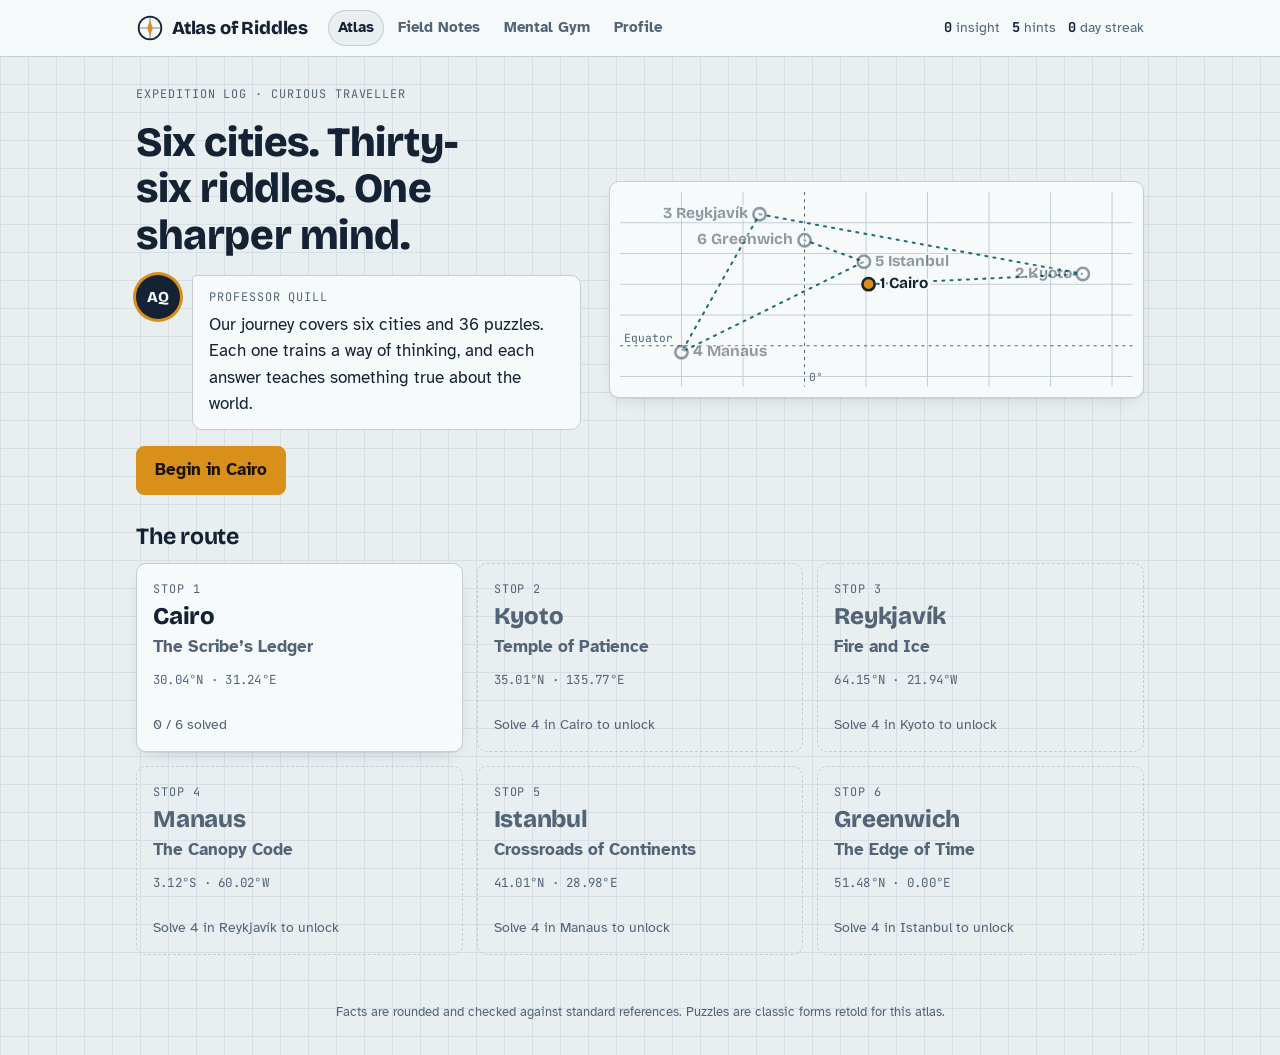
==== index.html @ b9021fa6 "Add Atlas of Riddles: a puzzle adventure that trains thinking and teaches world facts 36 puzzles acr" ====
<!doctype html>
<html lang="en">
<head>
<meta charset="utf-8">
<meta name="viewport" content="width=device-width, initial-scale=1, viewport-fit=cover">
<title>Atlas of Riddles</title>
<meta name="claude:viewport-fit-sides" content="cover">
<meta name="description" content="A puzzle adventure across six real cities that trains logic, numeracy and lateral thinking, and teaches true facts about the world.">
<link rel="preconnect" href="https://fonts.googleapis.com">
<link rel="preconnect" href="https://fonts.gstatic.com" crossorigin>
<link rel="stylesheet" href="https://fonts.googleapis.com/css2?family=Atkinson+Hyperlegible:ital,wght@0,400;0,700;1,400&family=Bricolage+Grotesque:opsz,wght@12..96,500;12..96,700;12..96,800&family=JetBrains+Mono:wght@400;600&display=swap">
<link rel="stylesheet" href="css/style.css">
</head>
<body>
<header id="topbar"></header>
<main id="app" tabindex="-1"></main>
<footer class="site-foot">Facts are rounded and checked against standard references. Puzzles are classic forms retold for this atlas.</footer>
<script src="js/data.js"></script>
<script src="js/app.js"></script>
</body>
</html>
---- css/style.css ----
/* Atlas of Riddles
 * Layout: a chart-room notebook. Single column of "plates" on gridded survey paper;
 * the atlas map is the hero, puzzles are numbered plates, notes are index cards.
 */
:root {
  --bg: #e9eef0;           /* survey paper, cool blue-grey */
  --grid: #d6dfe3;
  --surface: #f7fafa;
  --ink: #142234;          /* chart ink */
  --muted: #536477;
  --line: #c3ced6;
  --accent: #d9901a;       /* brass / signal marigold */
  --accent-ink: #1b1305;
  --sea: #1f6f78;          /* teal for routes and success */
  --bad: #b6382f;
  --good: #1f7a4d;
  --c-logic: #3d5a98; --c-numeracy: #b0631c; --c-lateral: #8a3f8f; --c-spatial: #1f7a72; --c-world: #5e7a1f;
  --font-display: 'Bricolage Grotesque', 'Avenir Next', 'Segoe UI', system-ui, sans-serif;
  --font-body: 'Atkinson Hyperlegible', 'Segoe UI', system-ui, -apple-system, sans-serif;
  --font-mono: 'JetBrains Mono', ui-monospace, 'SFMono-Regular', Menlo, monospace;
  --r: 10px;
  --shadow: 0 1px 0 rgba(20, 34, 52, .06), 0 6px 18px -10px rgba(20, 34, 52, .25);
}
@media (prefers-color-scheme: dark) {
  :root:not([data-theme="light"]) {
    --bg: #0d1724; --grid: #142235; --surface: #13202f; --ink: #e4ecf2; --muted: #93a5b8; --line: #263a50;
    --accent: #f0a93a; --accent-ink: #1b1305; --sea: #4fb3bb; --bad: #ef7469; --good: #5ccf93;
    --c-logic: #8aa6e8; --c-numeracy: #eba264; --c-lateral: #d58bd9; --c-spatial: #5fc4b9; --c-world: #b4cf6a;
    --shadow: 0 1px 0 rgba(0, 0, 0, .3), 0 8px 22px -12px rgba(0, 0, 0, .7);
    color-scheme: dark;
  }
}
:root[data-theme="dark"] {
  --bg: #0d1724; --grid: #142235; --surface: #13202f; --ink: #e4ecf2; --muted: #93a5b8; --line: #263a50;
  --accent: #f0a93a; --accent-ink: #1b1305; --sea: #4fb3bb; --bad: #ef7469; --good: #5ccf93;
  --c-logic: #8aa6e8; --c-numeracy: #eba264; --c-lateral: #d58bd9; --c-spatial: #5fc4b9; --c-world: #b4cf6a;
  --shadow: 0 1px 0 rgba(0, 0, 0, .3), 0 8px 22px -12px rgba(0, 0, 0, .7);
  color-scheme: dark;
}

* { box-sizing: border-box; }
html { -webkit-text-size-adjust: 100%; }
body {
  margin: 0;
  background-color: var(--bg);
  background-image:
    linear-gradient(var(--grid) 1px, transparent 1px),
    linear-gradient(90deg, var(--grid) 1px, transparent 1px);
  background-size: 28px 28px;
  color: var(--ink);
  font: 17px/1.55 var(--font-body);
  min-height: 100%;
}
button { font: inherit; color: inherit; }
:focus-visible { outline: 3px solid var(--accent); outline-offset: 2px; border-radius: 6px; }

h1, h2, h3 { font-family: var(--font-display); line-height: 1.12; text-wrap: balance; margin: 0; letter-spacing: -0.01em; }
h1 { font-size: clamp(1.7rem, 4.2vw, 2.6rem); font-weight: 800; }
h2 { font-size: 1.45rem; font-weight: 700; }
h3 { font-size: 1.15rem; font-weight: 700; }
.eyebrow, .pnum, .chapter-num, .note-kind, .hint-n, .bank-label, .speaker {
  font-family: var(--font-mono); font-size: .74rem; letter-spacing: .08em; text-transform: uppercase; color: var(--muted); margin: 0;
}
.coord { font-family: var(--font-mono); font-size: .78rem; letter-spacing: .02em; font-variant-numeric: tabular-nums; text-transform: none; }

/* ── top bar ── */
body::before { content: ""; position: fixed; inset: 0 0 auto; height: env(safe-area-inset-top, 0px); z-index: 10; background: var(--surface); }
#topbar {
  position: sticky; top: env(safe-area-inset-top, 0px); z-index: 5;
  background: color-mix(in srgb, var(--surface) 92%, transparent);
  backdrop-filter: blur(8px);
  border-bottom: 1px solid var(--line);
}
.topbar-inner {
  max-width: 1040px; margin: 0 auto;
  padding-block: 10px;
  padding-left: max(16px, env(safe-area-inset-left, 0px)); padding-right: max(16px, env(safe-area-inset-right, 0px));
  display: flex; align-items: center; gap: 10px 20px; flex-wrap: wrap;
}
.brand { display: flex; align-items: center; gap: 8px; background: none; border: 0; padding: 0; cursor: pointer; }
.brand-mark { color: var(--ink); display: grid; }
.brand-name { font-family: var(--font-display); font-weight: 800; font-size: 1.15rem; letter-spacing: -.01em; }
.tabs { display: flex; gap: 4px; flex-wrap: wrap; }
.tab {
  background: none; border: 0; padding: 6px 10px; border-radius: 999px; cursor: pointer; color: var(--muted); font-weight: 700; font-size: .95rem;
}
.tab:hover { color: var(--ink); background: var(--bg); }
.tab.is-active { color: var(--ink); background: var(--bg); box-shadow: inset 0 0 0 1px var(--line); }
.pip { display: inline-grid; place-items: center; min-width: 1.3em; height: 1.3em; padding: 0 4px; border-radius: 999px; background: var(--accent); color: var(--accent-ink); font-size: .72rem; font-family: var(--font-mono); }
.meters { margin-left: auto; display: flex; gap: 12px; font-size: .85rem; color: var(--muted); flex-wrap: wrap; }
.meter b { font-family: var(--font-mono); color: var(--ink); font-variant-numeric: tabular-nums; }

/* ── main column ── */
main {
  max-width: 1040px; margin: 0 auto; outline: none;
  padding-block: 28px 48px;
  padding-left: max(16px, env(safe-area-inset-left, 0px)); padding-right: max(16px, env(safe-area-inset-right, 0px));
  display: flex; flex-direction: column; gap: 28px;
}
.site-foot { text-align: center; color: var(--muted); font-size: .8rem; padding: 0 16px 32px; }

.btn {
  display: inline-flex; align-items: center; justify-content: center; gap: 6px;
  padding: 10px 18px; border-radius: 8px; cursor: pointer; font-weight: 700;
  background: var(--surface); border: 1px solid var(--line); color: var(--ink);
  transition: transform .08s ease, background .15s ease;
}
.btn:hover:not(:disabled) { border-color: var(--ink); }
.btn:active:not(:disabled) { transform: translateY(1px); }
.btn:disabled { opacity: .5; cursor: not-allowed; }
.btn-primary { background: var(--accent); border-color: var(--accent); color: var(--accent-ink); }
.btn-primary:hover:not(:disabled) { border-color: var(--ink); }
.btn-small { padding: 7px 12px; font-size: .9rem; }
.btn-quiet { background: none; color: var(--muted); }
.btn-danger { background: var(--bad); border-color: var(--bad); color: #fff; }
.back { align-self: flex-start; background: none; border: 0; padding: 0; color: var(--muted); font-weight: 700; cursor: pointer; margin-bottom: -12px; }
.back:hover { color: var(--ink); }
.bar-btns { display: flex; gap: 8px; flex-wrap: wrap; }

/* ── hero / atlas ── */
.hero { display: grid; grid-template-columns: minmax(0, 5fr) minmax(0, 6fr); gap: 28px; align-items: center; }
.hero-text { display: flex; flex-direction: column; gap: 16px; align-items: flex-start; min-width: 0; }
.map-wrap { background: var(--surface); border: 1px solid var(--line); border-radius: var(--r); padding: 10px; box-shadow: var(--shadow); min-width: 0; }
.map { width: 100%; height: auto; display: block; }
.map-bg { fill: var(--surface); }
.grat { stroke: var(--line); stroke-width: 1; }
.grat-zero { stroke: var(--muted); stroke-dasharray: 3 4; }
.grat-label { fill: var(--muted); font: 11px var(--font-mono); }
.route { fill: none; stroke: var(--sea); stroke-width: 2; stroke-dasharray: 2 6; stroke-linecap: round; }
.stop-hit { fill: transparent; }
.stop-dot { fill: var(--surface); stroke: var(--ink); stroke-width: 2.5; }
.stop.open { cursor: pointer; }
.stop.open .stop-dot { fill: var(--accent); }
.stop.done .stop-dot { fill: var(--sea); stroke: var(--sea); }
.stop.locked { opacity: .45; }
.stop-label { fill: var(--ink); font: 700 15px var(--font-display); paint-order: stroke; stroke: var(--surface); stroke-width: 4px; }
.stop.open:hover .stop-dot, .stop.open:focus-visible .stop-dot { r: 8; }
.stop:focus { outline: none; }

.dialogue { display: flex; gap: 12px; align-items: flex-start; max-width: 62ch; }
.avatar {
  flex: none; width: 44px; height: 44px; border-radius: 50%; display: grid; place-items: center;
  background: var(--ink); color: var(--surface); font: 800 .95rem var(--font-display); letter-spacing: .02em;
  box-shadow: 0 0 0 3px var(--accent);
}
.bubble { background: var(--surface); border: 1px solid var(--line); border-radius: 4px var(--r) var(--r) var(--r); padding: 12px 16px; display: flex; flex-direction: column; gap: 6px; align-items: flex-start; min-width: 0; }
.bubble p { margin: 0; }

.section-title { margin-bottom: 14px; }
main > .section-title { margin-bottom: -14px; }
.chapters { display: grid; grid-template-columns: repeat(3, minmax(0, 1fr)); gap: 14px; }
.chapter-card {
  text-align: left; cursor: pointer; background: var(--surface); border: 1px solid var(--line); border-radius: var(--r);
  padding: 16px; display: flex; flex-direction: column; gap: 4px; box-shadow: var(--shadow); min-width: 0;
  transition: transform .12s ease, border-color .12s ease;
}
.chapter-card:hover:not(:disabled) { transform: translateY(-2px); border-color: var(--ink); }
.chapter-card.is-locked { cursor: not-allowed; box-shadow: none; background: transparent; border-style: dashed; }
.chapter-card.is-locked .chapter-name { color: var(--muted); }
.chapter-name { font: 800 1.5rem var(--font-display); letter-spacing: -.01em; }
.chapter-sub { color: var(--muted); font-weight: 700; }
.chapter-card .coord { color: var(--muted); margin-top: 6px; }
.progress { height: 6px; background: var(--bg); border-radius: 99px; overflow: hidden; margin-top: 10px; }
.progress span { display: block; height: 100%; background: var(--sea); border-radius: 99px; }
.chapter-foot { font-size: .85rem; color: var(--muted); }

/* ── chapter ── */
.chapter-head { display: flex; flex-direction: column; gap: 6px; }
.puzzle-list { display: grid; grid-template-columns: repeat(2, minmax(0, 1fr)); gap: 12px; }
.puzzle-card {
  display: grid; grid-template-columns: auto 1fr auto; grid-template-areas: "num title chip" "num val val";
  align-items: center; gap: 2px 14px; text-align: left; cursor: pointer;
  background: var(--surface); border: 1px solid var(--line); border-radius: var(--r); padding: 14px 16px; min-width: 0;
  transition: border-color .12s ease;
}
.puzzle-card:hover { border-color: var(--ink); }
.puzzle-card .pnum { grid-area: num; font-size: .85rem; color: var(--ink); border-right: 1px solid var(--line); padding-right: 14px; align-self: stretch; display: grid; place-items: center; }
.ptitle { grid-area: title; font: 700 1.08rem var(--font-display); min-width: 0; }
.puzzle-card .chip { grid-area: chip; }
.pval { grid-area: val; font-family: var(--font-mono); font-size: .8rem; color: var(--muted); }
.puzzle-card.is-solved .pval { color: var(--good); }
.puzzle-card.is-solved .pnum { color: var(--good); }

.chip { font: 700 .72rem var(--font-mono); letter-spacing: .05em; text-transform: uppercase; padding: 3px 8px; border-radius: 99px; border: 1px solid currentColor; white-space: nowrap; }
.chip-logic { color: var(--c-logic); } .chip-numeracy { color: var(--c-numeracy); } .chip-lateral { color: var(--c-lateral); }
.chip-spatial { color: var(--c-spatial); } .chip-world { color: var(--c-world); }

/* ── puzzle plate ── */
.puzzle {
  background: var(--surface); border: 1px solid var(--line); border-radius: var(--r); box-shadow: var(--shadow);
  padding: clamp(18px, 4vw, 32px); display: flex; flex-direction: column; gap: 20px; max-width: 760px; width: 100%; margin: 0 auto; min-width: 0;
}
.puzzle-head { display: flex; flex-direction: column; gap: 6px; padding-bottom: 16px; border-bottom: 2px solid var(--ink); }
.puzzle-meta { display: flex; gap: 12px; align-items: center; flex-wrap: wrap; }
.value { font-family: var(--font-mono); font-size: .85rem; color: var(--muted); font-variant-numeric: tabular-nums; }
.prompt { white-space: pre-wrap; font-size: 1.08rem; max-width: 65ch; overflow-wrap: anywhere; }
.feedback { margin: 0; min-height: 1.5em; font-weight: 700; }
.feedback.bad { color: var(--bad); }
.feedback.good { color: var(--good); }
.puzzle-actions { display: flex; gap: 10px; flex-wrap: wrap; }
.hints { display: flex; flex-direction: column; gap: 8px; }
.hints:empty { display: none; }
.hint { border-left: 3px solid var(--accent); padding: 4px 0 4px 14px; }
.hint p { margin: 2px 0 0; }
.shake { animation: shake .35s ease; }
@keyframes shake { 20%, 60% { transform: translateX(-6px); } 40%, 80% { transform: translateX(6px); } }
.play.is-done { opacity: .75; }

.choices { display: grid; gap: 10px; }
.choice {
  display: flex; align-items: center; gap: 12px; text-align: left; cursor: pointer; padding: 12px 14px;
  background: var(--bg); border: 1px solid var(--line); border-radius: 8px; font-size: 1rem;
}
.choice:hover:not(:disabled) { border-color: var(--ink); }
.choice-key { flex: none; width: 28px; height: 28px; border-radius: 6px; display: grid; place-items: center; background: var(--surface); border: 1px solid var(--line); font: 700 .85rem var(--font-mono); }
.choice.is-right { border-color: var(--good); background: color-mix(in srgb, var(--good) 14%, var(--surface)); }
.choice.is-right .choice-key { background: var(--good); color: var(--surface); border-color: var(--good); }
.choice.is-wrong { border-color: var(--bad); opacity: .7; text-decoration: line-through; text-decoration-color: var(--bad); }
.choice:disabled { cursor: default; }

.answer-form { display: flex; flex-direction: column; gap: 6px; }
.answer-form label { font-weight: 700; font-size: .9rem; color: var(--muted); }
.answer-row { display: flex; gap: 8px; align-items: center; flex-wrap: wrap; }
.answer-row input {
  flex: 1 1 140px; min-width: 0; max-width: 260px; padding: 10px 12px; font: 600 1.2rem var(--font-mono);
  background: var(--bg); color: var(--ink); border: 1px solid var(--line); border-radius: 8px;
}
.answer-row input:focus { outline: 3px solid var(--accent); outline-offset: 0; border-color: var(--ink); }
.unit { color: var(--muted); font-family: var(--font-mono); font-size: .9rem; }

.play-bar { display: flex; justify-content: space-between; align-items: center; gap: 10px; flex-wrap: wrap; margin-top: 12px; }
.counter { font-family: var(--font-mono); font-size: .82rem; color: var(--muted); font-variant-numeric: tabular-nums; }
.counter b { color: var(--ink); }

/* order */
.order-list { list-style: none; margin: 0 0 14px; padding: 0; display: flex; flex-direction: column; gap: 8px; }
.order-item { display: flex; align-items: center; gap: 12px; background: var(--bg); border: 1px solid var(--line); border-radius: 8px; padding: 8px 8px 8px 12px; }
.order-n { font: 700 .9rem var(--font-mono); color: var(--muted); width: 1.4em; }
.order-text { flex: 1; min-width: 0; font-weight: 700; }
.order-btns { display: flex; gap: 4px; }
.icon-btn { width: 38px; height: 38px; border-radius: 6px; border: 1px solid var(--line); background: var(--surface); cursor: pointer; font-size: 1.05rem; }
.icon-btn:hover:not(:disabled) { border-color: var(--ink); }
.icon-btn:disabled { opacity: .3; cursor: default; }

/* hanoi */
.hanoi { display: grid; grid-template-columns: repeat(3, minmax(0, 1fr)); gap: 10px; }
.peg {
  position: relative; height: 190px; display: flex; flex-direction: column; justify-content: flex-end; align-items: center;
  background: var(--bg); border: 2px solid transparent; border-radius: 8px; padding: 0 6px 14px; cursor: pointer;
}
.peg.is-sel { border-color: var(--accent); }
.peg.is-sel .disk:first-of-type { transform: translateY(-14px); }
.pole { position: absolute; bottom: 14px; top: 22px; width: 6px; left: calc(50% - 3px); background: var(--muted); border-radius: 3px; }
.base { position: absolute; bottom: 8px; left: 8%; right: 8%; height: 6px; background: var(--ink); border-radius: 3px; }
.disk {
  position: relative; z-index: 1; height: 22px; margin-top: 3px; border-radius: 6px;
  background: color-mix(in srgb, var(--accent) calc(100% - var(--hue) * 18%), var(--sea));
  border: 1px solid color-mix(in srgb, var(--ink) 25%, transparent);
  transition: transform .15s ease;
}

/* lanterns */
.lights { display: grid; grid-template-columns: repeat(var(--n), 72px); gap: 12px; justify-content: center; }
.lantern {
  width: 72px; height: 72px; border-radius: 50%; cursor: pointer; border: 2px solid var(--line);
  background: radial-gradient(circle at 50% 40%, var(--line), var(--bg) 70%);
  transition: background .2s ease, box-shadow .2s ease;
}
.lantern.is-on {
  border-color: var(--accent);
  background: radial-gradient(circle at 50% 40%, #fff6dc, var(--accent) 65%);
  box-shadow: 0 0 22px -2px var(--accent);
}

/* river */
.river { display: grid; grid-template-columns: minmax(0, 1fr) minmax(0, 1.3fr) minmax(0, 1fr); gap: 10px; align-items: stretch; }
.bank { background: color-mix(in srgb, var(--c-world) 14%, var(--surface)); border: 1px solid var(--line); border-radius: 8px; padding: 10px; display: flex; flex-direction: column; gap: 8px; min-height: 210px; min-width: 0; }
.water { position: relative; border-radius: 8px; min-height: 210px; background: repeating-linear-gradient(170deg, color-mix(in srgb, var(--sea) 22%, var(--surface)) 0 14px, color-mix(in srgb, var(--sea) 30%, var(--surface)) 14px 28px); min-width: 0; }
.boat {
  position: absolute; top: 50%; transform: translateY(-50%); width: 62%; display: flex; flex-direction: column; gap: 6px; padding: 8px;
  background: var(--surface); border: 2px solid var(--ink); border-radius: 8px 8px 22px 22px; transition: left .4s ease;
}
.boat.at-left { left: 4%; }
.boat.at-right { left: 34%; }
.token {
  display: flex; align-items: center; gap: 8px; padding: 6px 8px; border-radius: 6px; background: var(--surface); border: 1px solid var(--line);
  font-weight: 700; font-size: .9rem; cursor: pointer; text-align: left; min-width: 0;
}
.token:disabled { cursor: default; opacity: .7; }
.token.is-sel { border-color: var(--accent); box-shadow: 0 0 0 2px var(--accent); }
.token.is-farmer { cursor: default; }
.token.is-empty { color: var(--muted); font-weight: 400; font-style: italic; justify-content: center; cursor: default; border-style: dashed; }
.token-ico { width: 22px; height: 22px; flex: none; display: grid; }
.token-ico svg { width: 100%; height: 100%; fill: var(--ink); }
@media (prefers-reduced-motion: reduce) { .boat, .disk, .chapter-card, .lantern { transition: none; } .shake { animation: none; } }

/* jugs */
.jugs { display: flex; gap: 32px; justify-content: center; align-items: flex-end; }
.jug { display: flex; flex-direction: column; align-items: center; gap: 8px; }
.jug-body { position: relative; width: 84px; height: var(--h); border: 3px solid var(--ink); border-top-width: 0; border-radius: 0 0 14px 14px; overflow: hidden; background: var(--bg); }
.jug-water { position: absolute; bottom: 0; left: 0; right: 0; background: var(--sea); transition: height .35s ease; }
.tick { position: absolute; left: 0; width: 14px; height: 2px; background: var(--muted); }
.jug-label { font-family: var(--font-mono); font-size: .85rem; }
.jug-actions { display: grid; grid-template-columns: repeat(2, minmax(0, 1fr)); gap: 8px; max-width: 420px; margin: 16px auto 0; }

/* magic square */
.magic { display: grid; grid-template-columns: repeat(3, 68px); gap: 6px; justify-content: center; }
.cell {
  width: 68px; height: 68px; text-align: center; font: 700 1.7rem var(--font-mono); border-radius: 8px;
  background: var(--bg); color: var(--ink); border: 1px solid var(--line); display: grid; place-items: center; padding: 0;
}
.cell.is-given { background: var(--ink); color: var(--surface); }
input.cell:focus { outline: 3px solid var(--accent); outline-offset: 0; }

/* result */
.result {
  position: relative; max-width: 760px; width: 100%; margin: 0 auto; background: var(--surface); border: 2px solid var(--sea); border-radius: var(--r);
  padding: clamp(18px, 4vw, 32px); display: flex; flex-direction: column; gap: 14px; box-shadow: var(--shadow); overflow: hidden;
}
.result h2 { font-size: 1.9rem; color: var(--sea); }
.result .explain, .result .extra { margin: 0; max-width: 65ch; }
.result .extra { font-weight: 700; }
.stamp {
  position: absolute; top: 18px; right: 18px; transform: rotate(8deg);
  font: 800 1rem var(--font-display); text-transform: uppercase; letter-spacing: .12em; color: var(--sea);
  border: 3px double var(--sea); padding: 4px 12px; border-radius: 6px; animation: stamp .35s cubic-bezier(.3, 1.6, .5, 1) both;
}
@keyframes stamp { from { transform: rotate(8deg) scale(1.8); opacity: 0; } to { transform: rotate(8deg) scale(1); opacity: 1; } }
@media (prefers-reduced-motion: reduce) { .stamp { animation: none; } }
.unlock { margin: 0; font-weight: 700; color: var(--accent); }
.result-actions { display: flex; gap: 10px; flex-wrap: wrap; }

.note-card {
  background: var(--bg); border: 1px solid var(--line); border-radius: 6px; padding: 14px 16px; display: flex; flex-direction: column; gap: 6px;
  min-width: 0;
}
.note-card p { margin: 0; }
.note-card .note-kind { color: var(--accent); }
.note-foot { font-size: .85rem; color: var(--muted); }

/* notes page */
.page-head { display: flex; flex-direction: column; gap: 8px; }
.lede { margin: 0; max-width: 65ch; color: var(--muted); font-size: 1.05rem; }
.review-bar { display: flex; justify-content: space-between; align-items: center; gap: 12px; flex-wrap: wrap; background: var(--surface); border: 1px solid var(--line); border-radius: var(--r); padding: 14px 16px; }
.review-bar b { font-family: var(--font-mono); }
.notes-grid { display: grid; grid-template-columns: repeat(auto-fill, minmax(min(100%, 300px), 1fr)); gap: 14px; }
.boxes { display: flex; gap: 4px; align-items: center; margin-top: 6px; }
.boxes > span:not(.due) { width: 14px; height: 6px; border-radius: 3px; background: var(--line); }
.boxes > span.on { background: var(--sea); }
.due { margin-left: 8px; font: .75rem var(--font-mono); color: var(--muted); }
.empty { color: var(--muted); }

/* gym */
.gym-grid { display: grid; grid-template-columns: repeat(3, minmax(0, 1fr)); gap: 14px; }
.gym-card {
  text-align: left; background: var(--surface); border: 1px solid var(--line); border-radius: var(--r); padding: 18px; cursor: pointer;
  display: flex; flex-direction: column; gap: 8px; box-shadow: var(--shadow); min-width: 0; transition: transform .12s ease, border-color .12s ease;
}
.gym-card:hover { transform: translateY(-2px); border-color: var(--ink); }
.gym-title { font: 800 1.3rem var(--font-display); }
.gym-text { color: var(--muted); flex: 1; }
.gym-best { display: flex; justify-content: space-between; border-top: 1px solid var(--line); padding-top: 8px; font-size: .85rem; color: var(--muted); }
.gym-best b { font-family: var(--font-mono); color: var(--ink); }
.aside { color: var(--muted); font-size: .92rem; margin: 0; max-width: 65ch; }
.aside.center { text-align: center; margin: 0 auto; }
.gym-run { align-items: center; text-align: center; }
.gym-run .answer-row { justify-content: center; }
.gym-hud { display: flex; gap: 24px; font-family: var(--font-mono); color: var(--muted); font-size: .9rem; flex-wrap: wrap; justify-content: center; }
.gym-hud b { color: var(--ink); font-size: 1.1rem; font-variant-numeric: tabular-nums; }
.big-q { font: 800 clamp(2rem, 7vw, 3.4rem) var(--font-display); font-variant-numeric: tabular-nums; min-height: 1.3em; letter-spacing: -.01em; overflow-wrap: anywhere; }
.big-q.seq { font-family: var(--font-mono); font-weight: 600; font-size: clamp(1.4rem, 5vw, 2.4rem); }
.big-q.digit { font-family: var(--font-mono); font-size: clamp(1.2rem, 4vw, 1.6rem); color: var(--muted); }
.big-q.digit.pop { font-size: clamp(3.5rem, 12vw, 5rem); color: var(--ink); animation: pop .25s ease; }
@keyframes pop { from { transform: scale(.7); opacity: .3; } }
.blank { color: var(--accent); }

/* profile */
.stat-row { display: grid; grid-template-columns: repeat(auto-fit, minmax(150px, 1fr)); gap: 12px; }
.stat { background: var(--surface); border: 1px solid var(--line); border-radius: var(--r); padding: 14px 16px; display: flex; flex-direction: column; gap: 2px; }
.stat span { font-size: .85rem; color: var(--muted); }
.stat b { font: 700 1.5rem var(--font-mono); font-variant-numeric: tabular-nums; }
.skills { display: flex; flex-direction: column; gap: 16px; background: var(--surface); border: 1px solid var(--line); border-radius: var(--r); padding: 18px; }
.skill { display: flex; flex-direction: column; gap: 4px; }
.skill-top { display: flex; justify-content: space-between; gap: 8px; flex-wrap: wrap; }
.skill-name { font: 700 1.05rem var(--font-display); }
.skill-num { font: .8rem var(--font-mono); color: var(--muted); font-variant-numeric: tabular-nums; }
.skill-bar { height: 10px; background: var(--bg); border-radius: 99px; overflow: hidden; }
.skill-bar span { display: block; height: 100%; border-radius: 99px; }
.fill-logic { background: var(--c-logic); } .fill-numeracy { background: var(--c-numeracy); } .fill-lateral { background: var(--c-lateral); }
.fill-spatial { background: var(--c-spatial); } .fill-world { background: var(--c-world); }
.skill-blurb { font-size: .85rem; color: var(--muted); }
.danger-zone { border-top: 1px solid var(--line); padding-top: 18px; display: flex; flex-direction: column; gap: 10px; align-items: flex-start; }
.danger-zone p { margin: 0; }

/* ── responsive ── */
@media (max-width: 860px) {
  .hero { grid-template-columns: minmax(0, 1fr); }
  .chapters, .gym-grid { grid-template-columns: repeat(2, minmax(0, 1fr)); }
  .puzzle-list { grid-template-columns: minmax(0, 1fr); }
  .meters { margin-left: 0; width: 100%; }
}
@media (max-width: 560px) {
  body { font-size: 16px; }
  .chapters, .gym-grid { grid-template-columns: minmax(0, 1fr); }
  .river { gap: 6px; }
  .bank, .water { min-height: 190px; }
  .bank { padding: 6px; }
  .token { font-size: .78rem; padding: 5px; gap: 4px; }
  .token-ico { width: 18px; height: 18px; }
  .boat { width: 74%; padding: 5px; }
  .boat.at-left { left: 3%; } .boat.at-right { left: 23%; }
  .lights { grid-template-columns: repeat(var(--n), 64px); }
  .lantern { width: 64px; height: 64px; }
  .magic { grid-template-columns: repeat(3, 60px); }
  .cell { width: 60px; height: 60px; }
  .peg { height: 160px; }
  .disk { height: 18px; }
  .brand-name { font-size: 1rem; }
  .tab { padding: 5px 8px; font-size: .88rem; }
}
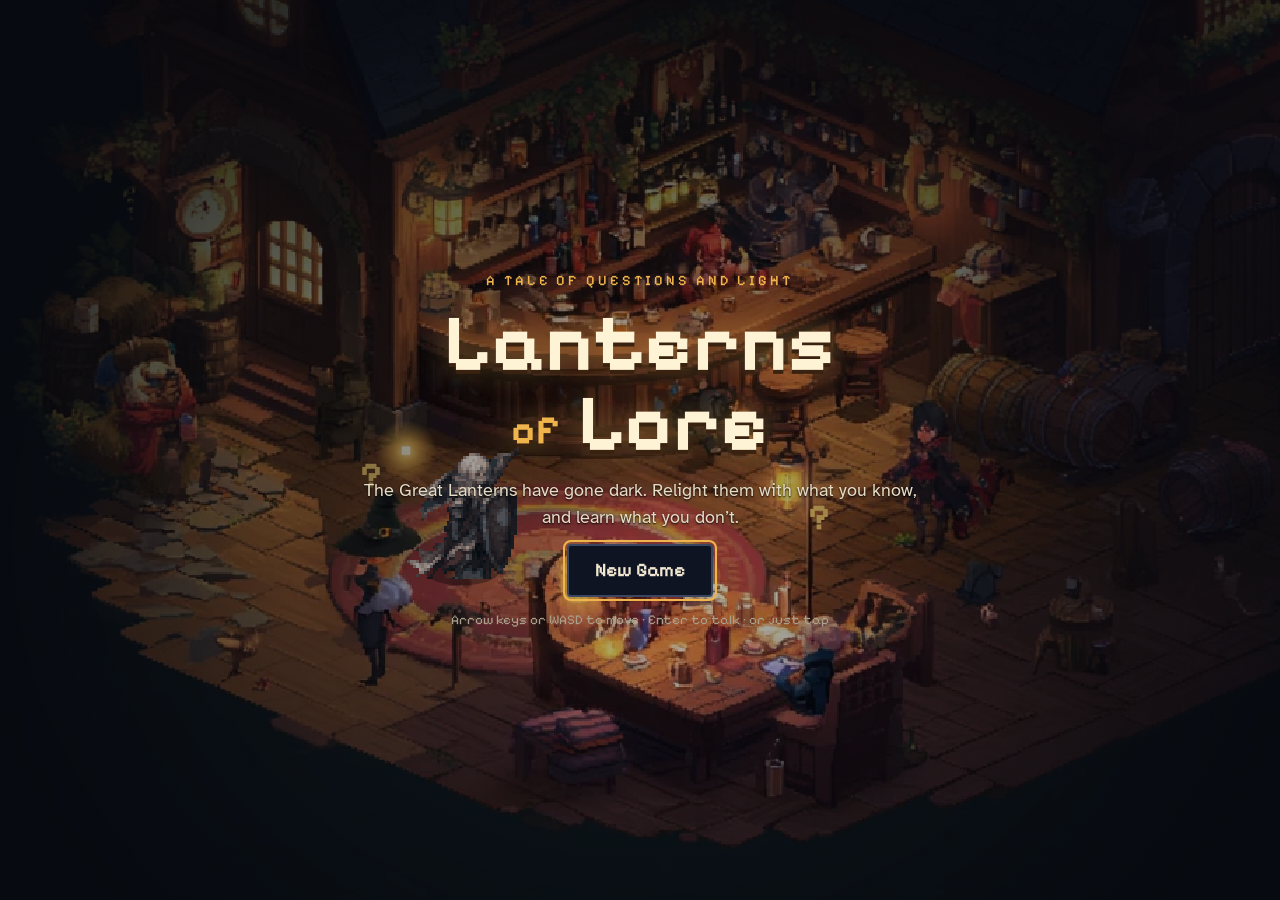
==== commit 62d31d49: "Rebuild as Lanterns of Lore, a pixel-art JRPG of questions Walkable isometric world (tavern from the" ====
--- a/index.html
+++ b/index.html
@@ -3,19 +3,49 @@
 <head>
 <meta charset="utf-8">
 <meta name="viewport" content="width=device-width, initial-scale=1, viewport-fit=cover">
-<title>Atlas of Riddles</title>
+<title>Lanterns of Lore</title>
 <meta name="claude:viewport-fit-sides" content="cover">
-<meta name="description" content="A puzzle adventure across six real cities that trains logic, numeracy and lateral thinking, and teaches true facts about the world.">
+<meta name="description" content="A pixel-art JRPG where every battle is a question. Relight four lanterns of science, history, geography and philosophy, and defeat Vesper Null.">
 <link rel="preconnect" href="https://fonts.googleapis.com">
 <link rel="preconnect" href="https://fonts.gstatic.com" crossorigin>
-<link rel="stylesheet" href="https://fonts.googleapis.com/css2?family=Atkinson+Hyperlegible:ital,wght@0,400;0,700;1,400&family=Bricolage+Grotesque:opsz,wght@12..96,500;12..96,700;12..96,800&family=JetBrains+Mono:wght@400;600&display=swap">
+<link rel="stylesheet" href="https://fonts.googleapis.com/css2?family=Pixelify+Sans:wght@400;500;600;700&family=Atkinson+Hyperlegible:wght@400;700&display=swap">
 <link rel="stylesheet" href="css/style.css">
 </head>
 <body>
-<header id="topbar"></header>
-<main id="app" tabindex="-1"></main>
-<footer class="site-foot">Facts are rounded and checked against standard references. Puzzles are classic forms retold for this atlas.</footer>
-<script src="js/data.js"></script>
-<script src="js/app.js"></script>
+<canvas id="world" aria-label="Game world"></canvas>
+<div id="hud" hidden></div>
+<div id="banner" aria-live="polite"></div>
+<div id="toast" aria-live="polite"></div>
+<button id="act-btn" class="win" aria-label="Interact">A</button>
+
+<div id="dialog" class="win" hidden>
+  <div id="d-portrait" class="d-portrait"></div>
+  <div class="d-body">
+    <div id="d-name" class="d-name"></div>
+    <p id="d-text" class="d-text" aria-live="polite"></p>
+    <span class="d-more" aria-hidden="true">▼</span>
+  </div>
+</div>
+
+<div id="overlay" hidden></div>
+<div id="fade"></div>
+
+<section id="title" hidden>
+  <div class="title-card">
+    <p class="title-kicker">A tale of questions and light</p>
+    <h1>Lanterns <span>of</span> Lore</h1>
+    <p class="title-sub">The Great Lanterns have gone dark. Relight them with what you know, and learn what you don’t.</p>
+    <div class="title-btns">
+      <button class="cmd go" id="continue" hidden>Continue</button>
+      <button class="cmd" id="newgame">New Game</button>
+    </div>
+    <p class="title-hint">Arrow keys or WASD to move · Enter to talk · or just tap</p>
+  </div>
+</section>
+
+<script src="js/questions.js"></script>
+<script src="js/world.js"></script>
+<script src="js/engine.js"></script>
+<script src="js/game.js"></script>
 </body>
 </html>
--- a/css/style.css
+++ b/css/style.css
@@ -1,420 +1,288 @@
-/* Atlas of Riddles
- * Layout: a chart-room notebook. Single column of "plates" on gridded survey paper;
- * the atlas map is the hero, puzzles are numbered plates, notes are index cards.
+/* Lanterns of Lore
+ * Layout: full-screen pixel world with JRPG windows layered on top
+ * (HUD top, dialogue bottom, battles and menus centred).
+ * Single dark look by design: lantern light against night.
  */
 :root {
-  --bg: #e9eef0;           /* survey paper, cool blue-grey */
-  --grid: #d6dfe3;
-  --surface: #f7fafa;
-  --ink: #142234;          /* chart ink */
-  --muted: #536477;
-  --line: #c3ced6;
-  --accent: #d9901a;       /* brass / signal marigold */
-  --accent-ink: #1b1305;
-  --sea: #1f6f78;          /* teal for routes and success */
-  --bad: #b6382f;
-  --good: #1f7a4d;
-  --c-logic: #3d5a98; --c-numeracy: #b0631c; --c-lateral: #8a3f8f; --c-spatial: #1f7a72; --c-world: #5e7a1f;
-  --font-display: 'Bricolage Grotesque', 'Avenir Next', 'Segoe UI', system-ui, sans-serif;
-  --font-body: 'Atkinson Hyperlegible', 'Segoe UI', system-ui, -apple-system, sans-serif;
-  --font-mono: 'JetBrains Mono', ui-monospace, 'SFMono-Regular', Menlo, monospace;
-  --r: 10px;
-  --shadow: 0 1px 0 rgba(20, 34, 52, .06), 0 6px 18px -10px rgba(20, 34, 52, .25);
-}
-@media (prefers-color-scheme: dark) {
-  :root:not([data-theme="light"]) {
-    --bg: #0d1724; --grid: #142235; --surface: #13202f; --ink: #e4ecf2; --muted: #93a5b8; --line: #263a50;
-    --accent: #f0a93a; --accent-ink: #1b1305; --sea: #4fb3bb; --bad: #ef7469; --good: #5ccf93;
-    --c-logic: #8aa6e8; --c-numeracy: #eba264; --c-lateral: #d58bd9; --c-spatial: #5fc4b9; --c-world: #b4cf6a;
-    --shadow: 0 1px 0 rgba(0, 0, 0, .3), 0 8px 22px -12px rgba(0, 0, 0, .7);
-    color-scheme: dark;
-  }
-}
-:root[data-theme="dark"] {
-  --bg: #0d1724; --grid: #142235; --surface: #13202f; --ink: #e4ecf2; --muted: #93a5b8; --line: #263a50;
-  --accent: #f0a93a; --accent-ink: #1b1305; --sea: #4fb3bb; --bad: #ef7469; --good: #5ccf93;
-  --c-logic: #8aa6e8; --c-numeracy: #eba264; --c-lateral: #d58bd9; --c-spatial: #5fc4b9; --c-world: #b4cf6a;
-  --shadow: 0 1px 0 rgba(0, 0, 0, .3), 0 8px 22px -12px rgba(0, 0, 0, .7);
+  --night: #0b1016;        /* page and world backdrop */
+  --panel: #131a2b;        /* window fill */
+  --panel-2: #1b2438;
+  --rim: #d8c49a;          /* window border, parchment */
+  --rim-dark: #4a3f2c;
+  --ink: #f2e8d2;          /* text */
+  --muted: #a99f8a;
+  --gold: #f0b44c;         /* lantern light, primary action */
+  --hp: #d0503f;
+  --mp: #4f8fd8;
+  --xp: #8fc06a;
+  --good: #8fd06a;
+  --bad: #f07a6a;
+  --font-pixel: 'Pixelify Sans', 'Trebuchet MS', system-ui, sans-serif;
+  --font-read: 'Atkinson Hyperlegible', 'Segoe UI', system-ui, sans-serif;
   color-scheme: dark;
 }
 
 * { box-sizing: border-box; }
-html { -webkit-text-size-adjust: 100%; }
+[hidden] { display: none !important; }
+html, body { height: 100%; }
 body {
-  margin: 0;
-  background-color: var(--bg);
-  background-image:
-    linear-gradient(var(--grid) 1px, transparent 1px),
-    linear-gradient(90deg, var(--grid) 1px, transparent 1px);
-  background-size: 28px 28px;
-  color: var(--ink);
-  font: 17px/1.55 var(--font-body);
-  min-height: 100%;
+  margin: 0; overflow: hidden; background: var(--night); color: var(--ink);
+  font: 16px/1.5 var(--font-read); -webkit-tap-highlight-color: transparent;
 }
 button { font: inherit; color: inherit; }
-:focus-visible { outline: 3px solid var(--accent); outline-offset: 2px; border-radius: 6px; }
-
-h1, h2, h3 { font-family: var(--font-display); line-height: 1.12; text-wrap: balance; margin: 0; letter-spacing: -0.01em; }
-h1 { font-size: clamp(1.7rem, 4.2vw, 2.6rem); font-weight: 800; }
-h2 { font-size: 1.45rem; font-weight: 700; }
-h3 { font-size: 1.15rem; font-weight: 700; }
-.eyebrow, .pnum, .chapter-num, .note-kind, .hint-n, .bank-label, .speaker {
-  font-family: var(--font-mono); font-size: .74rem; letter-spacing: .08em; text-transform: uppercase; color: var(--muted); margin: 0;
-}
-.coord { font-family: var(--font-mono); font-size: .78rem; letter-spacing: .02em; font-variant-numeric: tabular-nums; text-transform: none; }
-
-/* ── top bar ── */
-body::before { content: ""; position: fixed; inset: 0 0 auto; height: env(safe-area-inset-top, 0px); z-index: 10; background: var(--surface); }
-#topbar {
-  position: sticky; top: env(safe-area-inset-top, 0px); z-index: 5;
-  background: color-mix(in srgb, var(--surface) 92%, transparent);
-  backdrop-filter: blur(8px);
-  border-bottom: 1px solid var(--line);
-}
-.topbar-inner {
-  max-width: 1040px; margin: 0 auto;
-  padding-block: 10px;
+:focus-visible { outline: 2px solid var(--gold); outline-offset: 2px; }
+
+#world { position: fixed; inset: 0; width: 100%; height: 100%; display: block; touch-action: none; image-rendering: pixelated; }
+
+/* ── JRPG window ── */
+.win {
+  background: linear-gradient(180deg, var(--panel-2), var(--panel));
+  border: 2px solid var(--rim);
+  box-shadow: 0 0 0 2px var(--rim-dark), inset 0 0 0 2px #0a0e18, 0 10px 30px -10px rgba(0, 0, 0, .8);
+  border-radius: 6px;
+}
+h1, h2, h3, h4 { font-family: var(--font-pixel); font-weight: 600; margin: 0; letter-spacing: .01em; text-wrap: balance; }
+.muted { color: var(--muted); }
+
+.cmd {
+  font-family: var(--font-pixel); font-weight: 600; font-size: 1rem; text-align: left;
+  display: inline-flex; flex-direction: column; gap: 0; padding: 8px 14px; cursor: pointer;
+  background: #0e1422; color: var(--ink); border: 2px solid #3a4560; border-radius: 4px;
+}
+.cmd small { font-family: var(--font-read); font-weight: 400; font-size: .76rem; color: var(--muted); }
+.cmd:hover:not(:disabled) { border-color: var(--gold); }
+.cmd:disabled { opacity: .4; cursor: not-allowed; }
+.cmd.go { background: var(--gold); border-color: var(--gold); color: #1c1306; }
+.cmd.go small { color: #4a3510; }
+.cmd.small { padding: 5px 10px; font-size: .9rem; }
+.cmd.danger-btn { border-color: var(--hp); color: var(--bad); }
+
+.bar { position: relative; height: 14px; background: #070a12; border: 1px solid #3a4560; border-radius: 3px; overflow: hidden; }
+.bar i { position: absolute; inset: 0 auto 0 0; transition: width .4s ease; }
+.bar.hp i { background: linear-gradient(var(--hp), #8a2a20); }
+.bar.mp i { background: linear-gradient(var(--mp), #2a4f8a); }
+.bar.xp i { background: linear-gradient(var(--xp), #4a7a2a); }
+.bar b { position: relative; display: block; font: 600 .68rem/14px var(--font-pixel); padding-left: 6px; text-shadow: 0 1px 0 #000; }
+
+/* ── HUD ── */
+#hud {
+  position: fixed; z-index: 5; top: calc(10px + env(safe-area-inset-top, 0px));
+  left: max(12px, env(safe-area-inset-left, 0px)); right: max(12px, env(safe-area-inset-right, 0px));
+  display: flex; justify-content: space-between; align-items: flex-start; gap: 10px; pointer-events: none;
+}
+#hud > * { pointer-events: auto; }
+.hud-hero { display: flex; gap: 10px; padding: 8px 10px; align-items: center; min-width: 0; }
+.hud-face { width: 46px; height: 46px; image-rendering: pixelated; border: 2px solid var(--rim-dark); border-radius: 4px; background: #0a0e18; }
+.hud-stats { display: flex; flex-direction: column; gap: 4px; width: 150px; }
+.hud-name { font: 600 1rem var(--font-pixel); display: flex; justify-content: space-between; }
+.hud-name span { color: var(--gold); font-size: .85rem; }
+.hud-right { display: flex; gap: 8px; align-items: stretch; }
+.lanterns { display: flex; gap: 8px; padding: 10px 12px; align-items: center; }
+.lan { width: 12px; height: 18px; border-radius: 3px 3px 5px 5px; background: #2a2f3a; box-shadow: inset 0 0 0 2px #0a0d14; position: relative; }
+.lan::before { content: ""; position: absolute; left: 3px; right: 3px; top: -4px; height: 3px; background: #2a2f3a; }
+.lan.lit { background: var(--c); box-shadow: 0 0 10px var(--c), inset 0 0 0 2px rgba(0, 0, 0, .3); }
+.menu-btn { font: 600 1rem var(--font-pixel); padding: 0 14px; cursor: pointer; color: var(--ink); }
+
+#banner {
+  position: fixed; z-index: 4; left: 50%; top: 22%; transform: translateX(-50%);
+  font: 700 clamp(1.4rem, 4vw, 2.2rem) var(--font-pixel); color: var(--ink); text-shadow: 0 2px 0 #000, 0 0 18px rgba(240, 180, 76, .6);
+  opacity: 0; pointer-events: none; white-space: nowrap; letter-spacing: .04em;
+}
+#banner.show { animation: banner 2.6s ease forwards; }
+@keyframes banner { 0% { opacity: 0; transform: translate(-50%, 8px); } 15%, 70% { opacity: 1; transform: translate(-50%, 0); } 100% { opacity: 0; } }
+#toast { position: fixed; z-index: 30; left: 50%; bottom: 18%; transform: translateX(-50%); font: 600 1rem var(--font-pixel); background: var(--panel); border: 2px solid var(--rim); padding: 6px 14px; border-radius: 4px; opacity: 0; pointer-events: none; }
+#toast.show { animation: banner 1.8s ease forwards; }
+
+#act-btn {
+  display: none; position: fixed; z-index: 6; width: 64px; height: 64px; border-radius: 50%;
+  right: max(18px, env(safe-area-inset-right, 0px)); bottom: calc(22px + env(safe-area-inset-bottom, 0px));
+  font: 700 1.5rem var(--font-pixel); color: var(--gold); cursor: pointer;
+}
+body.touch #act-btn { display: block; }
+body.modal #act-btn { display: none; }
+
+/* ── dialogue ── */
+#dialog {
+  position: fixed; z-index: 10; left: 50%; transform: translateX(-50%);
+  bottom: calc(16px + env(safe-area-inset-bottom, 0px)); width: min(820px, calc(100% - 24px));
+  display: flex; gap: 14px; padding: 14px 16px; cursor: pointer; min-height: 120px;
+}
+.d-portrait img { width: 88px; height: 88px; image-rendering: pixelated; border: 2px solid var(--rim-dark); border-radius: 4px; background: #0a0e18; display: block; }
+.d-body { flex: 1; min-width: 0; position: relative; }
+.d-name { font: 600 1.05rem var(--font-pixel); color: var(--gold); margin-bottom: 4px; }
+.d-text { margin: 0; font-size: 1.08rem; min-height: 3em; }
+.d-text.narration { font-style: italic; color: #d9d0bd; }
+.d-more { position: absolute; right: 0; bottom: -4px; color: var(--gold); font-size: .8rem; animation: bob 1s ease-in-out infinite; }
+@keyframes bob { 50% { transform: translateY(3px); } }
+
+/* ── overlay windows ── */
+#overlay {
+  position: fixed; z-index: 20; inset: 0; display: grid; place-items: center; overflow-y: auto;
+  background: rgba(4, 6, 12, .55);
+  padding-block: calc(12px + env(safe-area-inset-top, 0px)) calc(12px + env(safe-area-inset-bottom, 0px));
+  padding-left: max(12px, env(safe-area-inset-left, 0px)); padding-right: max(12px, env(safe-area-inset-right, 0px));
+}
+#overlay[hidden] { display: none; }
+.choice-win, .puzzle-win, .menu-win { width: min(640px, 100%); padding: 18px; display: flex; flex-direction: column; gap: 12px; }
+.choice-list { display: flex; flex-direction: column; gap: 8px; }
+.choice-list .cmd { width: 100%; }
+.pw-head { display: flex; justify-content: space-between; align-items: center; gap: 10px; flex-wrap: wrap; }
+.pw-prompt { margin: 0; white-space: pre-wrap; font-size: 1.05rem; }
+.pw-foot { display: flex; gap: 8px; flex-wrap: wrap; }
+.pfb { margin: 0; min-height: 1.4em; font-weight: 700; }
+.pfb.bad { color: var(--bad); } .pfb.good { color: var(--good); }
+.hint { margin: 4px 0 0; padding-left: 10px; border-left: 3px solid var(--gold); }
+.pbar { display: flex; justify-content: space-between; align-items: center; gap: 8px; flex-wrap: wrap; margin-top: 10px; font: .9rem var(--font-pixel); color: var(--muted); }
+.row { display: flex; gap: 8px; }
+.num-form { display: flex; gap: 8px; flex-wrap: wrap; }
+.num-form input {
+  flex: 1 1 120px; min-width: 0; max-width: 240px; padding: 8px 10px; font: 600 1.2rem var(--font-pixel);
+  background: #070a12; color: var(--ink); border: 2px solid #3a4560; border-radius: 4px;
+}
+.num-form input:focus { border-color: var(--gold); outline: none; }
+.big { font: 700 clamp(1.8rem, 6vw, 2.8rem) var(--font-pixel); text-align: center; padding: 10px 0; overflow-wrap: anywhere; }
+.big.mono { letter-spacing: .05em; }
+.q-mark { color: var(--gold); }
+
+/* ── battle ── */
+.battle { width: min(860px, 100%); display: grid; gap: 8px; }
+.stage { position: relative; border: 2px solid var(--rim); box-shadow: 0 0 0 2px var(--rim-dark); border-radius: 6px; overflow: hidden; background: #0b0f1c; }
+#bstage { display: block; width: 100%; height: clamp(150px, 32vh, 330px); object-fit: contain; image-rendering: pixelated; }
+.enemy-plate { position: absolute; top: 10px; left: 10px; padding: 6px 10px; display: flex; flex-direction: column; gap: 4px; min-width: 190px; }
+.ename { font: 600 1rem var(--font-pixel); }
+.subj { font: .75rem var(--font-pixel); color: var(--sc); text-transform: uppercase; letter-spacing: .08em; }
+.bar.ehp i { background: linear-gradient(#e06a4a, #8a2a20); }
+#fx { position: absolute; inset: 0; pointer-events: none; }
+.fx { position: absolute; transform: translate(-50%, 0); font: 700 2rem var(--font-pixel); text-shadow: 0 2px 0 #000, 0 0 6px #000; animation: fx 1.1s ease-out forwards; }
+.fx.dmg { color: #fff; } .fx.crit { color: var(--gold); font-size: 2.6rem; } .fx.hurt { color: var(--bad); } .fx.heal { color: var(--good); }
+@keyframes fx { 0% { opacity: 0; transform: translate(-50%, 10px) scale(.6); } 15% { opacity: 1; transform: translate(-50%, 0) scale(1.15); } 100% { opacity: 0; transform: translate(-50%, -40px) scale(1); } }
+.bwin { padding: 14px 16px; display: flex; flex-direction: column; gap: 10px; }
+.q-top { display: flex; justify-content: space-between; align-items: center; gap: 10px; }
+.q-subj { font: 600 .8rem var(--font-pixel); text-transform: uppercase; letter-spacing: .1em; }
+.swift { flex: 0 1 180px; height: 6px; background: #070a12; border-radius: 3px; overflow: hidden; }
+.swift i { display: block; height: 100%; background: var(--gold); width: 100%; }
+.q-text { margin: 0; font-size: 1.15rem; }
+.q-opts { display: grid; grid-template-columns: repeat(2, minmax(0, 1fr)); gap: 8px; }
+.opt {
+  display: flex; gap: 10px; align-items: center; text-align: left; padding: 10px 12px; cursor: pointer;
+  background: #0e1422; border: 2px solid #3a4560; border-radius: 4px; font-size: 1rem; min-width: 0;
+}
+.opt:hover:not(:disabled) { border-color: var(--gold); }
+.opt kbd { font: 600 .8rem var(--font-pixel); background: #22304a; border-radius: 3px; padding: 1px 6px; color: var(--gold); flex: none; }
+.opt.right { border-color: var(--good); background: #16301c; }
+.opt.wrong { border-color: var(--bad); background: #3a1616; }
+.opt.struck { opacity: .3; text-decoration: line-through; }
+.opt:disabled { cursor: default; }
+.q-opts .num-form { grid-column: 1 / -1; }
+.q-after { display: flex; flex-direction: column; gap: 8px; align-items: flex-start; }
+.q-after:empty { display: none; }
+.verdict { margin: 0; font-weight: 700; }
+.verdict.good { color: var(--good); } .verdict.bad { color: var(--bad); }
+.lore { background: #0a0f1c; border: 1px dashed #4a5570; border-radius: 4px; padding: 8px 12px; align-self: stretch; }
+.lore span { font: 600 .72rem var(--font-pixel); color: var(--gold); text-transform: uppercase; letter-spacing: .1em; }
+.lore p { margin: 2px 0 0; }
+.victory { font-size: 2rem; color: var(--gold); }
+.bwin p { margin: 0; }
+.bfoot { display: grid; grid-template-columns: auto minmax(0, 1fr); gap: 10px; }
+.party { display: flex; gap: 10px; align-items: center; padding: 8px 10px; }
+.party img { width: 46px; height: 46px; image-rendering: pixelated; border: 2px solid var(--rim-dark); border-radius: 4px; }
+.cmds { display: grid; grid-template-columns: repeat(4, minmax(0, 1fr)); gap: 8px; }
+.cmds .cmd { padding: 6px 10px; }
+
+/* ── seal puzzles ── */
+.hanoi { display: grid; grid-template-columns: repeat(3, minmax(0, 1fr)); gap: 8px; }
+.peg { position: relative; height: 170px; display: flex; flex-direction: column; justify-content: flex-end; align-items: center; padding: 0 6px 14px; background: #0a0f1c; border: 2px solid #2a3248; border-radius: 4px; cursor: pointer; }
+.peg.sel { border-color: var(--gold); }
+.peg.sel .disk:first-of-type { transform: translateY(-12px); }
+.pole { position: absolute; bottom: 14px; top: 18px; left: calc(50% - 3px); width: 6px; background: #4a3a2a; }
+.base { position: absolute; bottom: 8px; left: 8%; right: 8%; height: 6px; background: #6a4a2a; }
+.disk { position: relative; z-index: 1; height: 20px; margin-top: 3px; border-radius: 3px; background: hsl(calc(30 + var(--h) * 40) 60% 50%); border: 2px solid rgba(0, 0, 0, .4); transition: transform .12s; }
+.lights { display: grid; grid-template-columns: repeat(3, 68px); gap: 12px; justify-content: center; }
+.lamp { width: 68px; height: 68px; border-radius: 50%; border: 2px solid #3a4560; background: radial-gradient(circle at 50% 40%, #2a3248, #0a0f1c 70%); cursor: pointer; }
+.lamp.on { border-color: var(--gold); background: radial-gradient(circle at 50% 40%, #fff3c4, var(--gold) 65%); box-shadow: 0 0 22px var(--gold); }
+.river { display: grid; grid-template-columns: minmax(0, 1fr) minmax(0, 1.3fr) minmax(0, 1fr); gap: 8px; }
+.bank { background: #1c2a1a; border: 2px solid #2a3a26; border-radius: 4px; padding: 8px; display: flex; flex-direction: column; gap: 6px; min-height: 180px; min-width: 0; }
+.bank small { font: .75rem var(--font-pixel); color: var(--muted); text-transform: uppercase; }
+.water { position: relative; border-radius: 4px; min-height: 180px; background: repeating-linear-gradient(170deg, #173552 0 12px, #1f4468 12px 24px); min-width: 0; }
+.boat { position: absolute; top: 50%; transform: translateY(-50%); width: 64%; display: flex; flex-direction: column; gap: 4px; padding: 6px; background: #4a2e18; border: 2px solid #2a1a0c; border-radius: 4px 4px 18px 18px; transition: left .35s ease; }
+.boat.l { left: 4%; } .boat.r { left: 32%; }
+.tok { font: 600 .9rem var(--font-pixel); padding: 5px 8px; border-radius: 3px; background: #0e1422; border: 2px solid #3a4560; cursor: pointer; text-align: left; }
+.tok:disabled { opacity: .55; cursor: default; }
+.tok.sel { border-color: var(--gold); }
+.tok.you { border-color: var(--gold); color: var(--gold); cursor: default; }
+.tok.empty { opacity: .5; font-style: italic; cursor: default; text-align: center; }
+.jugs { display: flex; justify-content: center; gap: 40px; align-items: flex-end; }
+.jug { display: flex; flex-direction: column; align-items: center; gap: 6px; font: .9rem var(--font-pixel); }
+.flask { position: relative; width: 70px; height: var(--h); border: 3px solid var(--rim); border-top: 0; border-radius: 0 0 12px 12px; overflow: hidden; background: #0a0f1c; }
+.liquid { position: absolute; left: 0; right: 0; bottom: 0; background: linear-gradient(#c8d4e0, #7a8a9a); transition: height .35s; }
+.jug-acts { display: grid; grid-template-columns: repeat(2, minmax(0, 1fr)); gap: 6px; margin-top: 12px; }
+.magic { display: grid; grid-template-columns: repeat(3, 62px); gap: 6px; justify-content: center; }
+.cell { width: 62px; height: 62px; display: grid; place-items: center; text-align: center; font: 700 1.6rem var(--font-pixel); background: #0a0f1c; color: var(--ink); border: 2px solid #3a4560; border-radius: 4px; padding: 0; }
+.cell.given { background: var(--rim); color: #1c1306; }
+input.cell:focus { border-color: var(--gold); outline: none; }
+
+/* ── menu ── */
+.menu-win { width: min(760px, 100%); max-height: calc(100dvh - 24px); }
+.menu-body { overflow-y: auto; display: flex; flex-direction: column; gap: 10px; padding-right: 4px; }
+.tabs { display: flex; gap: 4px; flex-wrap: wrap; }
+.tab { font: 600 1rem var(--font-pixel); background: none; border: 2px solid transparent; border-radius: 4px; padding: 4px 10px; color: var(--muted); cursor: pointer; }
+.tab.on { color: var(--ink); border-color: var(--rim-dark); background: #0e1422; }
+.status { display: grid; grid-template-columns: 150px minmax(0, 1fr); gap: 18px; align-items: start; }
+.status-art { width: 150px; image-rendering: pixelated; transform: scaleX(-1); }
+.status-info { display: flex; flex-direction: column; gap: 8px; min-width: 0; }
+.status-info h3 { font-size: 1.4rem; display: flex; flex-wrap: wrap; gap: 8px; align-items: baseline; }
+.status-info h3 span { font-size: .9rem; color: var(--gold); }
+.status-info h4, .menu-body h4 { font-size: 1rem; margin-top: 6px; }
+.status-info p { margin: 0; }
+.skill { display: flex; flex-direction: column; gap: 3px; }
+.skill-top { display: flex; justify-content: space-between; gap: 8px; flex-wrap: wrap; font-family: var(--font-pixel); }
+.skill-top small { color: var(--muted); font-family: var(--font-read); }
+.skill .bar { height: 8px; }
+.codex { display: grid; grid-template-columns: repeat(auto-fill, minmax(min(100%, 260px), 1fr)); gap: 8px; }
+.entry { background: #0a0f1c; border: 1px solid #2a3248; border-radius: 4px; padding: 10px 12px; display: flex; flex-direction: column; gap: 6px; }
+.entry p { margin: 0; font-size: .95rem; }
+.pips { display: flex; gap: 3px; }
+.pips i { width: 12px; height: 5px; border-radius: 2px; background: #2a3248; }
+.pips i.on { background: var(--gold); }
+.help p { margin: 0 0 6px; }
+.danger { border-top: 1px solid #2a3248; padding-top: 12px; margin-top: 8px; display: flex; flex-wrap: wrap; gap: 8px; align-items: center; }
+.danger p { margin: 0; width: 100%; }
+
+/* ── title ── */
+#title {
+  position: fixed; inset: 0; z-index: 40; display: grid; place-items: center; text-align: center;
+  background: radial-gradient(ellipse at 50% 60%, rgba(11, 16, 22, .2), rgba(6, 8, 14, .85) 75%);
   padding-left: max(16px, env(safe-area-inset-left, 0px)); padding-right: max(16px, env(safe-area-inset-right, 0px));
-  display: flex; align-items: center; gap: 10px 20px; flex-wrap: wrap;
-}
-.brand { display: flex; align-items: center; gap: 8px; background: none; border: 0; padding: 0; cursor: pointer; }
-.brand-mark { color: var(--ink); display: grid; }
-.brand-name { font-family: var(--font-display); font-weight: 800; font-size: 1.15rem; letter-spacing: -.01em; }
-.tabs { display: flex; gap: 4px; flex-wrap: wrap; }
-.tab {
-  background: none; border: 0; padding: 6px 10px; border-radius: 999px; cursor: pointer; color: var(--muted); font-weight: 700; font-size: .95rem;
-}
-.tab:hover { color: var(--ink); background: var(--bg); }
-.tab.is-active { color: var(--ink); background: var(--bg); box-shadow: inset 0 0 0 1px var(--line); }
-.pip { display: inline-grid; place-items: center; min-width: 1.3em; height: 1.3em; padding: 0 4px; border-radius: 999px; background: var(--accent); color: var(--accent-ink); font-size: .72rem; font-family: var(--font-mono); }
-.meters { margin-left: auto; display: flex; gap: 12px; font-size: .85rem; color: var(--muted); flex-wrap: wrap; }
-.meter b { font-family: var(--font-mono); color: var(--ink); font-variant-numeric: tabular-nums; }
-
-/* ── main column ── */
-main {
-  max-width: 1040px; margin: 0 auto; outline: none;
-  padding-block: 28px 48px;
-  padding-left: max(16px, env(safe-area-inset-left, 0px)); padding-right: max(16px, env(safe-area-inset-right, 0px));
-  display: flex; flex-direction: column; gap: 28px;
-}
-.site-foot { text-align: center; color: var(--muted); font-size: .8rem; padding: 0 16px 32px; }
-
-.btn {
-  display: inline-flex; align-items: center; justify-content: center; gap: 6px;
-  padding: 10px 18px; border-radius: 8px; cursor: pointer; font-weight: 700;
-  background: var(--surface); border: 1px solid var(--line); color: var(--ink);
-  transition: transform .08s ease, background .15s ease;
-}
-.btn:hover:not(:disabled) { border-color: var(--ink); }
-.btn:active:not(:disabled) { transform: translateY(1px); }
-.btn:disabled { opacity: .5; cursor: not-allowed; }
-.btn-primary { background: var(--accent); border-color: var(--accent); color: var(--accent-ink); }
-.btn-primary:hover:not(:disabled) { border-color: var(--ink); }
-.btn-small { padding: 7px 12px; font-size: .9rem; }
-.btn-quiet { background: none; color: var(--muted); }
-.btn-danger { background: var(--bad); border-color: var(--bad); color: #fff; }
-.back { align-self: flex-start; background: none; border: 0; padding: 0; color: var(--muted); font-weight: 700; cursor: pointer; margin-bottom: -12px; }
-.back:hover { color: var(--ink); }
-.bar-btns { display: flex; gap: 8px; flex-wrap: wrap; }
-
-/* ── hero / atlas ── */
-.hero { display: grid; grid-template-columns: minmax(0, 5fr) minmax(0, 6fr); gap: 28px; align-items: center; }
-.hero-text { display: flex; flex-direction: column; gap: 16px; align-items: flex-start; min-width: 0; }
-.map-wrap { background: var(--surface); border: 1px solid var(--line); border-radius: var(--r); padding: 10px; box-shadow: var(--shadow); min-width: 0; }
-.map { width: 100%; height: auto; display: block; }
-.map-bg { fill: var(--surface); }
-.grat { stroke: var(--line); stroke-width: 1; }
-.grat-zero { stroke: var(--muted); stroke-dasharray: 3 4; }
-.grat-label { fill: var(--muted); font: 11px var(--font-mono); }
-.route { fill: none; stroke: var(--sea); stroke-width: 2; stroke-dasharray: 2 6; stroke-linecap: round; }
-.stop-hit { fill: transparent; }
-.stop-dot { fill: var(--surface); stroke: var(--ink); stroke-width: 2.5; }
-.stop.open { cursor: pointer; }
-.stop.open .stop-dot { fill: var(--accent); }
-.stop.done .stop-dot { fill: var(--sea); stroke: var(--sea); }
-.stop.locked { opacity: .45; }
-.stop-label { fill: var(--ink); font: 700 15px var(--font-display); paint-order: stroke; stroke: var(--surface); stroke-width: 4px; }
-.stop.open:hover .stop-dot, .stop.open:focus-visible .stop-dot { r: 8; }
-.stop:focus { outline: none; }
-
-.dialogue { display: flex; gap: 12px; align-items: flex-start; max-width: 62ch; }
-.avatar {
-  flex: none; width: 44px; height: 44px; border-radius: 50%; display: grid; place-items: center;
-  background: var(--ink); color: var(--surface); font: 800 .95rem var(--font-display); letter-spacing: .02em;
-  box-shadow: 0 0 0 3px var(--accent);
-}
-.bubble { background: var(--surface); border: 1px solid var(--line); border-radius: 4px var(--r) var(--r) var(--r); padding: 12px 16px; display: flex; flex-direction: column; gap: 6px; align-items: flex-start; min-width: 0; }
-.bubble p { margin: 0; }
-
-.section-title { margin-bottom: 14px; }
-main > .section-title { margin-bottom: -14px; }
-.chapters { display: grid; grid-template-columns: repeat(3, minmax(0, 1fr)); gap: 14px; }
-.chapter-card {
-  text-align: left; cursor: pointer; background: var(--surface); border: 1px solid var(--line); border-radius: var(--r);
-  padding: 16px; display: flex; flex-direction: column; gap: 4px; box-shadow: var(--shadow); min-width: 0;
-  transition: transform .12s ease, border-color .12s ease;
-}
-.chapter-card:hover:not(:disabled) { transform: translateY(-2px); border-color: var(--ink); }
-.chapter-card.is-locked { cursor: not-allowed; box-shadow: none; background: transparent; border-style: dashed; }
-.chapter-card.is-locked .chapter-name { color: var(--muted); }
-.chapter-name { font: 800 1.5rem var(--font-display); letter-spacing: -.01em; }
-.chapter-sub { color: var(--muted); font-weight: 700; }
-.chapter-card .coord { color: var(--muted); margin-top: 6px; }
-.progress { height: 6px; background: var(--bg); border-radius: 99px; overflow: hidden; margin-top: 10px; }
-.progress span { display: block; height: 100%; background: var(--sea); border-radius: 99px; }
-.chapter-foot { font-size: .85rem; color: var(--muted); }
-
-/* ── chapter ── */
-.chapter-head { display: flex; flex-direction: column; gap: 6px; }
-.puzzle-list { display: grid; grid-template-columns: repeat(2, minmax(0, 1fr)); gap: 12px; }
-.puzzle-card {
-  display: grid; grid-template-columns: auto 1fr auto; grid-template-areas: "num title chip" "num val val";
-  align-items: center; gap: 2px 14px; text-align: left; cursor: pointer;
-  background: var(--surface); border: 1px solid var(--line); border-radius: var(--r); padding: 14px 16px; min-width: 0;
-  transition: border-color .12s ease;
-}
-.puzzle-card:hover { border-color: var(--ink); }
-.puzzle-card .pnum { grid-area: num; font-size: .85rem; color: var(--ink); border-right: 1px solid var(--line); padding-right: 14px; align-self: stretch; display: grid; place-items: center; }
-.ptitle { grid-area: title; font: 700 1.08rem var(--font-display); min-width: 0; }
-.puzzle-card .chip { grid-area: chip; }
-.pval { grid-area: val; font-family: var(--font-mono); font-size: .8rem; color: var(--muted); }
-.puzzle-card.is-solved .pval { color: var(--good); }
-.puzzle-card.is-solved .pnum { color: var(--good); }
-
-.chip { font: 700 .72rem var(--font-mono); letter-spacing: .05em; text-transform: uppercase; padding: 3px 8px; border-radius: 99px; border: 1px solid currentColor; white-space: nowrap; }
-.chip-logic { color: var(--c-logic); } .chip-numeracy { color: var(--c-numeracy); } .chip-lateral { color: var(--c-lateral); }
-.chip-spatial { color: var(--c-spatial); } .chip-world { color: var(--c-world); }
-
-/* ── puzzle plate ── */
-.puzzle {
-  background: var(--surface); border: 1px solid var(--line); border-radius: var(--r); box-shadow: var(--shadow);
-  padding: clamp(18px, 4vw, 32px); display: flex; flex-direction: column; gap: 20px; max-width: 760px; width: 100%; margin: 0 auto; min-width: 0;
-}
-.puzzle-head { display: flex; flex-direction: column; gap: 6px; padding-bottom: 16px; border-bottom: 2px solid var(--ink); }
-.puzzle-meta { display: flex; gap: 12px; align-items: center; flex-wrap: wrap; }
-.value { font-family: var(--font-mono); font-size: .85rem; color: var(--muted); font-variant-numeric: tabular-nums; }
-.prompt { white-space: pre-wrap; font-size: 1.08rem; max-width: 65ch; overflow-wrap: anywhere; }
-.feedback { margin: 0; min-height: 1.5em; font-weight: 700; }
-.feedback.bad { color: var(--bad); }
-.feedback.good { color: var(--good); }
-.puzzle-actions { display: flex; gap: 10px; flex-wrap: wrap; }
-.hints { display: flex; flex-direction: column; gap: 8px; }
-.hints:empty { display: none; }
-.hint { border-left: 3px solid var(--accent); padding: 4px 0 4px 14px; }
-.hint p { margin: 2px 0 0; }
-.shake { animation: shake .35s ease; }
-@keyframes shake { 20%, 60% { transform: translateX(-6px); } 40%, 80% { transform: translateX(6px); } }
-.play.is-done { opacity: .75; }
-
-.choices { display: grid; gap: 10px; }
-.choice {
-  display: flex; align-items: center; gap: 12px; text-align: left; cursor: pointer; padding: 12px 14px;
-  background: var(--bg); border: 1px solid var(--line); border-radius: 8px; font-size: 1rem;
-}
-.choice:hover:not(:disabled) { border-color: var(--ink); }
-.choice-key { flex: none; width: 28px; height: 28px; border-radius: 6px; display: grid; place-items: center; background: var(--surface); border: 1px solid var(--line); font: 700 .85rem var(--font-mono); }
-.choice.is-right { border-color: var(--good); background: color-mix(in srgb, var(--good) 14%, var(--surface)); }
-.choice.is-right .choice-key { background: var(--good); color: var(--surface); border-color: var(--good); }
-.choice.is-wrong { border-color: var(--bad); opacity: .7; text-decoration: line-through; text-decoration-color: var(--bad); }
-.choice:disabled { cursor: default; }
-
-.answer-form { display: flex; flex-direction: column; gap: 6px; }
-.answer-form label { font-weight: 700; font-size: .9rem; color: var(--muted); }
-.answer-row { display: flex; gap: 8px; align-items: center; flex-wrap: wrap; }
-.answer-row input {
-  flex: 1 1 140px; min-width: 0; max-width: 260px; padding: 10px 12px; font: 600 1.2rem var(--font-mono);
-  background: var(--bg); color: var(--ink); border: 1px solid var(--line); border-radius: 8px;
-}
-.answer-row input:focus { outline: 3px solid var(--accent); outline-offset: 0; border-color: var(--ink); }
-.unit { color: var(--muted); font-family: var(--font-mono); font-size: .9rem; }
-
-.play-bar { display: flex; justify-content: space-between; align-items: center; gap: 10px; flex-wrap: wrap; margin-top: 12px; }
-.counter { font-family: var(--font-mono); font-size: .82rem; color: var(--muted); font-variant-numeric: tabular-nums; }
-.counter b { color: var(--ink); }
-
-/* order */
-.order-list { list-style: none; margin: 0 0 14px; padding: 0; display: flex; flex-direction: column; gap: 8px; }
-.order-item { display: flex; align-items: center; gap: 12px; background: var(--bg); border: 1px solid var(--line); border-radius: 8px; padding: 8px 8px 8px 12px; }
-.order-n { font: 700 .9rem var(--font-mono); color: var(--muted); width: 1.4em; }
-.order-text { flex: 1; min-width: 0; font-weight: 700; }
-.order-btns { display: flex; gap: 4px; }
-.icon-btn { width: 38px; height: 38px; border-radius: 6px; border: 1px solid var(--line); background: var(--surface); cursor: pointer; font-size: 1.05rem; }
-.icon-btn:hover:not(:disabled) { border-color: var(--ink); }
-.icon-btn:disabled { opacity: .3; cursor: default; }
-
-/* hanoi */
-.hanoi { display: grid; grid-template-columns: repeat(3, minmax(0, 1fr)); gap: 10px; }
-.peg {
-  position: relative; height: 190px; display: flex; flex-direction: column; justify-content: flex-end; align-items: center;
-  background: var(--bg); border: 2px solid transparent; border-radius: 8px; padding: 0 6px 14px; cursor: pointer;
-}
-.peg.is-sel { border-color: var(--accent); }
-.peg.is-sel .disk:first-of-type { transform: translateY(-14px); }
-.pole { position: absolute; bottom: 14px; top: 22px; width: 6px; left: calc(50% - 3px); background: var(--muted); border-radius: 3px; }
-.base { position: absolute; bottom: 8px; left: 8%; right: 8%; height: 6px; background: var(--ink); border-radius: 3px; }
-.disk {
-  position: relative; z-index: 1; height: 22px; margin-top: 3px; border-radius: 6px;
-  background: color-mix(in srgb, var(--accent) calc(100% - var(--hue) * 18%), var(--sea));
-  border: 1px solid color-mix(in srgb, var(--ink) 25%, transparent);
-  transition: transform .15s ease;
-}
-
-/* lanterns */
-.lights { display: grid; grid-template-columns: repeat(var(--n), 72px); gap: 12px; justify-content: center; }
-.lantern {
-  width: 72px; height: 72px; border-radius: 50%; cursor: pointer; border: 2px solid var(--line);
-  background: radial-gradient(circle at 50% 40%, var(--line), var(--bg) 70%);
-  transition: background .2s ease, box-shadow .2s ease;
-}
-.lantern.is-on {
-  border-color: var(--accent);
-  background: radial-gradient(circle at 50% 40%, #fff6dc, var(--accent) 65%);
-  box-shadow: 0 0 22px -2px var(--accent);
-}
-
-/* river */
-.river { display: grid; grid-template-columns: minmax(0, 1fr) minmax(0, 1.3fr) minmax(0, 1fr); gap: 10px; align-items: stretch; }
-.bank { background: color-mix(in srgb, var(--c-world) 14%, var(--surface)); border: 1px solid var(--line); border-radius: 8px; padding: 10px; display: flex; flex-direction: column; gap: 8px; min-height: 210px; min-width: 0; }
-.water { position: relative; border-radius: 8px; min-height: 210px; background: repeating-linear-gradient(170deg, color-mix(in srgb, var(--sea) 22%, var(--surface)) 0 14px, color-mix(in srgb, var(--sea) 30%, var(--surface)) 14px 28px); min-width: 0; }
-.boat {
-  position: absolute; top: 50%; transform: translateY(-50%); width: 62%; display: flex; flex-direction: column; gap: 6px; padding: 8px;
-  background: var(--surface); border: 2px solid var(--ink); border-radius: 8px 8px 22px 22px; transition: left .4s ease;
-}
-.boat.at-left { left: 4%; }
-.boat.at-right { left: 34%; }
-.token {
-  display: flex; align-items: center; gap: 8px; padding: 6px 8px; border-radius: 6px; background: var(--surface); border: 1px solid var(--line);
-  font-weight: 700; font-size: .9rem; cursor: pointer; text-align: left; min-width: 0;
-}
-.token:disabled { cursor: default; opacity: .7; }
-.token.is-sel { border-color: var(--accent); box-shadow: 0 0 0 2px var(--accent); }
-.token.is-farmer { cursor: default; }
-.token.is-empty { color: var(--muted); font-weight: 400; font-style: italic; justify-content: center; cursor: default; border-style: dashed; }
-.token-ico { width: 22px; height: 22px; flex: none; display: grid; }
-.token-ico svg { width: 100%; height: 100%; fill: var(--ink); }
-@media (prefers-reduced-motion: reduce) { .boat, .disk, .chapter-card, .lantern { transition: none; } .shake { animation: none; } }
-
-/* jugs */
-.jugs { display: flex; gap: 32px; justify-content: center; align-items: flex-end; }
-.jug { display: flex; flex-direction: column; align-items: center; gap: 8px; }
-.jug-body { position: relative; width: 84px; height: var(--h); border: 3px solid var(--ink); border-top-width: 0; border-radius: 0 0 14px 14px; overflow: hidden; background: var(--bg); }
-.jug-water { position: absolute; bottom: 0; left: 0; right: 0; background: var(--sea); transition: height .35s ease; }
-.tick { position: absolute; left: 0; width: 14px; height: 2px; background: var(--muted); }
-.jug-label { font-family: var(--font-mono); font-size: .85rem; }
-.jug-actions { display: grid; grid-template-columns: repeat(2, minmax(0, 1fr)); gap: 8px; max-width: 420px; margin: 16px auto 0; }
-
-/* magic square */
-.magic { display: grid; grid-template-columns: repeat(3, 68px); gap: 6px; justify-content: center; }
-.cell {
-  width: 68px; height: 68px; text-align: center; font: 700 1.7rem var(--font-mono); border-radius: 8px;
-  background: var(--bg); color: var(--ink); border: 1px solid var(--line); display: grid; place-items: center; padding: 0;
-}
-.cell.is-given { background: var(--ink); color: var(--surface); }
-input.cell:focus { outline: 3px solid var(--accent); outline-offset: 0; }
-
-/* result */
-.result {
-  position: relative; max-width: 760px; width: 100%; margin: 0 auto; background: var(--surface); border: 2px solid var(--sea); border-radius: var(--r);
-  padding: clamp(18px, 4vw, 32px); display: flex; flex-direction: column; gap: 14px; box-shadow: var(--shadow); overflow: hidden;
-}
-.result h2 { font-size: 1.9rem; color: var(--sea); }
-.result .explain, .result .extra { margin: 0; max-width: 65ch; }
-.result .extra { font-weight: 700; }
-.stamp {
-  position: absolute; top: 18px; right: 18px; transform: rotate(8deg);
-  font: 800 1rem var(--font-display); text-transform: uppercase; letter-spacing: .12em; color: var(--sea);
-  border: 3px double var(--sea); padding: 4px 12px; border-radius: 6px; animation: stamp .35s cubic-bezier(.3, 1.6, .5, 1) both;
-}
-@keyframes stamp { from { transform: rotate(8deg) scale(1.8); opacity: 0; } to { transform: rotate(8deg) scale(1); opacity: 1; } }
-@media (prefers-reduced-motion: reduce) { .stamp { animation: none; } }
-.unlock { margin: 0; font-weight: 700; color: var(--accent); }
-.result-actions { display: flex; gap: 10px; flex-wrap: wrap; }
-
-.note-card {
-  background: var(--bg); border: 1px solid var(--line); border-radius: 6px; padding: 14px 16px; display: flex; flex-direction: column; gap: 6px;
-  min-width: 0;
-}
-.note-card p { margin: 0; }
-.note-card .note-kind { color: var(--accent); }
-.note-foot { font-size: .85rem; color: var(--muted); }
-
-/* notes page */
-.page-head { display: flex; flex-direction: column; gap: 8px; }
-.lede { margin: 0; max-width: 65ch; color: var(--muted); font-size: 1.05rem; }
-.review-bar { display: flex; justify-content: space-between; align-items: center; gap: 12px; flex-wrap: wrap; background: var(--surface); border: 1px solid var(--line); border-radius: var(--r); padding: 14px 16px; }
-.review-bar b { font-family: var(--font-mono); }
-.notes-grid { display: grid; grid-template-columns: repeat(auto-fill, minmax(min(100%, 300px), 1fr)); gap: 14px; }
-.boxes { display: flex; gap: 4px; align-items: center; margin-top: 6px; }
-.boxes > span:not(.due) { width: 14px; height: 6px; border-radius: 3px; background: var(--line); }
-.boxes > span.on { background: var(--sea); }
-.due { margin-left: 8px; font: .75rem var(--font-mono); color: var(--muted); }
-.empty { color: var(--muted); }
-
-/* gym */
-.gym-grid { display: grid; grid-template-columns: repeat(3, minmax(0, 1fr)); gap: 14px; }
-.gym-card {
-  text-align: left; background: var(--surface); border: 1px solid var(--line); border-radius: var(--r); padding: 18px; cursor: pointer;
-  display: flex; flex-direction: column; gap: 8px; box-shadow: var(--shadow); min-width: 0; transition: transform .12s ease, border-color .12s ease;
-}
-.gym-card:hover { transform: translateY(-2px); border-color: var(--ink); }
-.gym-title { font: 800 1.3rem var(--font-display); }
-.gym-text { color: var(--muted); flex: 1; }
-.gym-best { display: flex; justify-content: space-between; border-top: 1px solid var(--line); padding-top: 8px; font-size: .85rem; color: var(--muted); }
-.gym-best b { font-family: var(--font-mono); color: var(--ink); }
-.aside { color: var(--muted); font-size: .92rem; margin: 0; max-width: 65ch; }
-.aside.center { text-align: center; margin: 0 auto; }
-.gym-run { align-items: center; text-align: center; }
-.gym-run .answer-row { justify-content: center; }
-.gym-hud { display: flex; gap: 24px; font-family: var(--font-mono); color: var(--muted); font-size: .9rem; flex-wrap: wrap; justify-content: center; }
-.gym-hud b { color: var(--ink); font-size: 1.1rem; font-variant-numeric: tabular-nums; }
-.big-q { font: 800 clamp(2rem, 7vw, 3.4rem) var(--font-display); font-variant-numeric: tabular-nums; min-height: 1.3em; letter-spacing: -.01em; overflow-wrap: anywhere; }
-.big-q.seq { font-family: var(--font-mono); font-weight: 600; font-size: clamp(1.4rem, 5vw, 2.4rem); }
-.big-q.digit { font-family: var(--font-mono); font-size: clamp(1.2rem, 4vw, 1.6rem); color: var(--muted); }
-.big-q.digit.pop { font-size: clamp(3.5rem, 12vw, 5rem); color: var(--ink); animation: pop .25s ease; }
-@keyframes pop { from { transform: scale(.7); opacity: .3; } }
-.blank { color: var(--accent); }
-
-/* profile */
-.stat-row { display: grid; grid-template-columns: repeat(auto-fit, minmax(150px, 1fr)); gap: 12px; }
-.stat { background: var(--surface); border: 1px solid var(--line); border-radius: var(--r); padding: 14px 16px; display: flex; flex-direction: column; gap: 2px; }
-.stat span { font-size: .85rem; color: var(--muted); }
-.stat b { font: 700 1.5rem var(--font-mono); font-variant-numeric: tabular-nums; }
-.skills { display: flex; flex-direction: column; gap: 16px; background: var(--surface); border: 1px solid var(--line); border-radius: var(--r); padding: 18px; }
-.skill { display: flex; flex-direction: column; gap: 4px; }
-.skill-top { display: flex; justify-content: space-between; gap: 8px; flex-wrap: wrap; }
-.skill-name { font: 700 1.05rem var(--font-display); }
-.skill-num { font: .8rem var(--font-mono); color: var(--muted); font-variant-numeric: tabular-nums; }
-.skill-bar { height: 10px; background: var(--bg); border-radius: 99px; overflow: hidden; }
-.skill-bar span { display: block; height: 100%; border-radius: 99px; }
-.fill-logic { background: var(--c-logic); } .fill-numeracy { background: var(--c-numeracy); } .fill-lateral { background: var(--c-lateral); }
-.fill-spatial { background: var(--c-spatial); } .fill-world { background: var(--c-world); }
-.skill-blurb { font-size: .85rem; color: var(--muted); }
-.danger-zone { border-top: 1px solid var(--line); padding-top: 18px; display: flex; flex-direction: column; gap: 10px; align-items: flex-start; }
-.danger-zone p { margin: 0; }
-
-/* ── responsive ── */
-@media (max-width: 860px) {
-  .hero { grid-template-columns: minmax(0, 1fr); }
-  .chapters, .gym-grid { grid-template-columns: repeat(2, minmax(0, 1fr)); }
-  .puzzle-list { grid-template-columns: minmax(0, 1fr); }
-  .meters { margin-left: 0; width: 100%; }
-}
-@media (max-width: 560px) {
-  body { font-size: 16px; }
-  .chapters, .gym-grid { grid-template-columns: minmax(0, 1fr); }
-  .river { gap: 6px; }
-  .bank, .water { min-height: 190px; }
-  .bank { padding: 6px; }
-  .token { font-size: .78rem; padding: 5px; gap: 4px; }
-  .token-ico { width: 18px; height: 18px; }
-  .boat { width: 74%; padding: 5px; }
-  .boat.at-left { left: 3%; } .boat.at-right { left: 23%; }
-  .lights { grid-template-columns: repeat(var(--n), 64px); }
-  .lantern { width: 64px; height: 64px; }
-  .magic { grid-template-columns: repeat(3, 60px); }
-  .cell { width: 60px; height: 60px; }
-  .peg { height: 160px; }
-  .disk { height: 18px; }
-  .brand-name { font-size: 1rem; }
-  .tab { padding: 5px 8px; font-size: .88rem; }
-}
+}
+#title[hidden] { display: none; }
+.title-card { display: flex; flex-direction: column; align-items: center; gap: 14px; max-width: 560px; }
+.title-kicker { margin: 0; font: 500 .9rem var(--font-pixel); color: var(--gold); letter-spacing: .2em; text-transform: uppercase; }
+#title h1 { font: 700 clamp(2.6rem, 9vw, 5rem)/1 var(--font-pixel); color: #fff3d6; text-shadow: 0 4px 0 #3a2210, 0 0 30px rgba(240, 180, 76, .55); }
+#title h1 span { font-size: .5em; color: var(--gold); vertical-align: middle; }
+.title-sub { margin: 0; font-size: 1.1rem; color: #e6dcc6; text-shadow: 0 1px 2px #000; }
+.title-btns { display: flex; gap: 10px; flex-wrap: wrap; justify-content: center; }
+.title-btns .cmd { font-size: 1.2rem; padding: 10px 26px; align-items: center; }
+.title-hint { margin: 0; font: .85rem var(--font-pixel); color: var(--muted); }
+
+#fade { position: fixed; inset: 0; z-index: 35; background: #000; opacity: 0; pointer-events: none; transition: opacity .3s ease; }
+#fade.on { opacity: 1; }
+
+@media (max-width: 640px) {
+  .hud-stats { width: 112px; }
+  .hud-face { width: 38px; height: 38px; }
+  .lanterns { gap: 6px; padding: 8px; }
+  .q-opts { grid-template-columns: minmax(0, 1fr); }
+  #bstage { height: clamp(120px, 24vh, 220px); }
+  .opt { padding: 8px 10px; }
+  .bwin { padding: 12px; gap: 8px; }
+  .bfoot { grid-template-columns: minmax(0, 1fr); }
+  .cmds { grid-template-columns: repeat(2, minmax(0, 1fr)); }
+  .status { grid-template-columns: minmax(0, 1fr); }
+  .status-art { width: 110px; justify-self: center; }
+  .d-portrait img { width: 60px; height: 60px; }
+  #dialog { min-height: 100px; }
+  .river .tok { font-size: .78rem; padding: 4px; }
+  .lights { grid-template-columns: repeat(3, 60px); } .lamp { width: 60px; height: 60px; }
+  .cell { width: 56px; height: 56px; } .magic { grid-template-columns: repeat(3, 56px); }
+}
+@media (prefers-reduced-motion: reduce) { #banner.show, #toast.show { animation-duration: .01s; } .fx { animation-duration: .6s; } .d-more { animation: none; } }
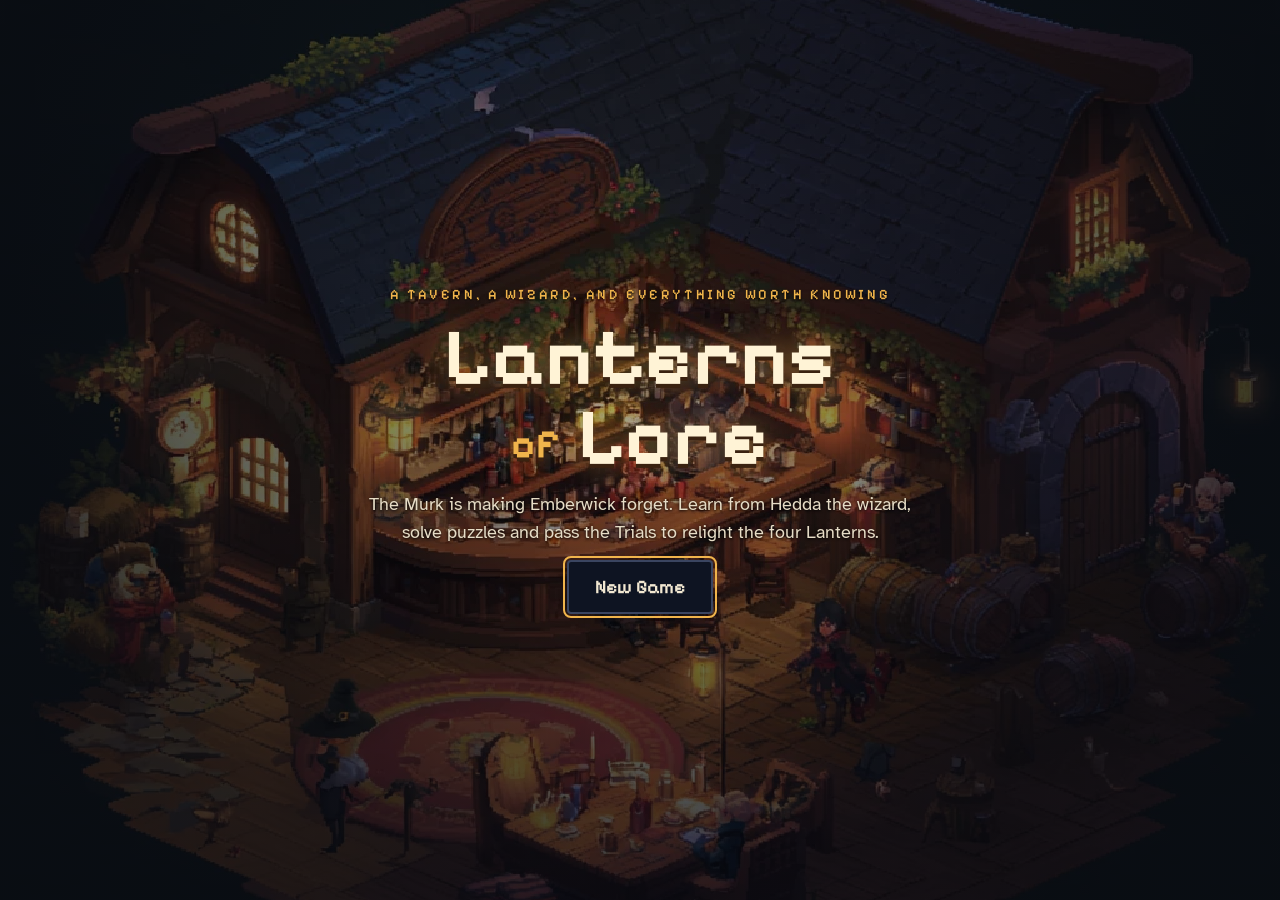
==== commit 0cfbac71: "Make the game tavern-only, taught by Hedda the wizard Replace the walkable world with a menu-driven " ====
--- a/index.html
+++ b/index.html
@@ -5,18 +5,16 @@
 <meta name="viewport" content="width=device-width, initial-scale=1, viewport-fit=cover">
 <title>Lanterns of Lore</title>
 <meta name="claude:viewport-fit-sides" content="cover">
-<meta name="description" content="A pixel-art JRPG where every battle is a question. Relight four lanterns of science, history, geography and philosophy, and defeat Vesper Null.">
+<meta name="description" content="A pixel-art JRPG set in one tavern, where a wizard teaches you science, history, geography, philosophy and logic, then tests you in battle.">
 <link rel="preconnect" href="https://fonts.googleapis.com">
 <link rel="preconnect" href="https://fonts.gstatic.com" crossorigin>
 <link rel="stylesheet" href="https://fonts.googleapis.com/css2?family=Pixelify+Sans:wght@400;500;600;700&family=Atkinson+Hyperlegible:wght@400;700&display=swap">
 <link rel="stylesheet" href="css/style.css">
 </head>
 <body>
-<canvas id="world" aria-label="Game world"></canvas>
-<div id="hud" hidden></div>
-<div id="banner" aria-live="polite"></div>
-<div id="toast" aria-live="polite"></div>
-<button id="act-btn" class="win" aria-label="Interact">A</button>
+<div class="backdrop" aria-hidden="true"></div>
+<header id="hud" hidden></header>
+<main id="app"></main>
 
 <div id="dialog" class="win" hidden>
   <div id="d-portrait" class="d-portrait"></div>
@@ -26,26 +24,25 @@
     <span class="d-more" aria-hidden="true">▼</span>
   </div>
 </div>
-
 <div id="overlay" hidden></div>
-<div id="fade"></div>
+<div id="toast" aria-live="polite"></div>
 
 <section id="title" hidden>
   <div class="title-card">
-    <p class="title-kicker">A tale of questions and light</p>
+    <p class="title-kicker">A tavern, a wizard, and everything worth knowing</p>
     <h1>Lanterns <span>of</span> Lore</h1>
-    <p class="title-sub">The Great Lanterns have gone dark. Relight them with what you know, and learn what you don’t.</p>
+    <p class="title-sub">The Murk is making Emberwick forget. Learn from Hedda the wizard, solve puzzles and pass the Trials to relight the four Lanterns.</p>
     <div class="title-btns">
       <button class="cmd go" id="continue" hidden>Continue</button>
       <button class="cmd" id="newgame">New Game</button>
     </div>
-    <p class="title-hint">Arrow keys or WASD to move · Enter to talk · or just tap</p>
   </div>
 </section>
 
 <script src="js/questions.js"></script>
+<script src="js/lessons.js"></script>
 <script src="js/world.js"></script>
-<script src="js/engine.js"></script>
+<script src="js/sprites.js"></script>
 <script src="js/game.js"></script>
 </body>
 </html>
--- a/css/style.css
+++ b/css/style.css
@@ -1,16 +1,16 @@
 /* Lanterns of Lore
- * Layout: full-screen pixel world with JRPG windows layered on top
- * (HUD top, dialogue bottom, battles and menus centred).
+ * Layout: one candle-lit study. The tavern painting sits behind everything;
+ * a single column of JRPG windows (Hedda's advice, subjects, tools) scrolls over it.
  * Single dark look by design: lantern light against night.
  */
 :root {
-  --night: #0b1016;        /* page and world backdrop */
-  --panel: #131a2b;        /* window fill */
-  --panel-2: #1b2438;
+  --night: #0b0d12;        /* page backdrop */
+  --panel: #141a29;        /* window fill */
+  --panel-2: #1c2436;
   --rim: #d8c49a;          /* window border, parchment */
   --rim-dark: #4a3f2c;
   --ink: #f2e8d2;          /* text */
-  --muted: #a99f8a;
+  --muted: #b0a68f;
   --gold: #f0b44c;         /* lantern light, primary action */
   --hp: #d0503f;
   --mp: #4f8fd8;
@@ -24,40 +24,40 @@
 
 * { box-sizing: border-box; }
 [hidden] { display: none !important; }
-html, body { height: 100%; }
-body {
-  margin: 0; overflow: hidden; background: var(--night); color: var(--ink);
-  font: 16px/1.5 var(--font-read); -webkit-tap-highlight-color: transparent;
-}
+html { -webkit-text-size-adjust: 100%; }
+body { margin: 0; min-height: 100%; background: var(--night); color: var(--ink); font: 17px/1.55 var(--font-read); -webkit-tap-highlight-color: transparent; }
 button { font: inherit; color: inherit; }
 :focus-visible { outline: 2px solid var(--gold); outline-offset: 2px; }
-
-#world { position: fixed; inset: 0; width: 100%; height: 100%; display: block; touch-action: none; image-rendering: pixelated; }
+h1, h2, h3, h4 { font-family: var(--font-pixel); font-weight: 600; margin: 0; letter-spacing: .01em; text-wrap: balance; }
+.muted { color: var(--muted); }
+.eyebrow { margin: 0; font: 500 .8rem var(--font-pixel); letter-spacing: .14em; text-transform: uppercase; color: var(--c, var(--gold)); }
+
+/* tavern painting behind everything */
+.backdrop { position: fixed; inset: 0; z-index: -1; background: var(--tavern) center 62% / cover no-repeat, var(--night); image-rendering: pixelated; }
+.backdrop::after { content: ""; position: absolute; inset: 0; background: radial-gradient(ellipse at 50% 30%, rgba(8, 10, 16, .25), rgba(8, 10, 16, .8) 70%); }
+body.playing .backdrop::after { background: linear-gradient(rgba(8, 10, 16, .5), rgba(8, 10, 16, .78) 45%, rgba(8, 10, 16, .88)); }
 
 /* ── JRPG window ── */
 .win {
   background: linear-gradient(180deg, var(--panel-2), var(--panel));
   border: 2px solid var(--rim);
-  box-shadow: 0 0 0 2px var(--rim-dark), inset 0 0 0 2px #0a0e18, 0 10px 30px -10px rgba(0, 0, 0, .8);
+  box-shadow: 0 0 0 2px var(--rim-dark), inset 0 0 0 2px #0a0e18, 0 10px 30px -12px rgba(0, 0, 0, .8);
   border-radius: 6px;
 }
-h1, h2, h3, h4 { font-family: var(--font-pixel); font-weight: 600; margin: 0; letter-spacing: .01em; text-wrap: balance; }
-.muted { color: var(--muted); }
-
 .cmd {
   font-family: var(--font-pixel); font-weight: 600; font-size: 1rem; text-align: left;
-  display: inline-flex; flex-direction: column; gap: 0; padding: 8px 14px; cursor: pointer;
-  background: #0e1422; color: var(--ink); border: 2px solid #3a4560; border-radius: 4px;
+  display: inline-flex; flex-direction: column; justify-content: center; padding: 9px 16px; cursor: pointer;
+  background: #0e1422; color: var(--ink); border: 2px solid #3a4560; border-radius: 4px; min-height: 44px;
 }
 .cmd small { font-family: var(--font-read); font-weight: 400; font-size: .76rem; color: var(--muted); }
 .cmd:hover:not(:disabled) { border-color: var(--gold); }
 .cmd:disabled { opacity: .4; cursor: not-allowed; }
 .cmd.go { background: var(--gold); border-color: var(--gold); color: #1c1306; }
 .cmd.go small { color: #4a3510; }
-.cmd.small { padding: 5px 10px; font-size: .9rem; }
+.cmd.small { padding: 5px 12px; font-size: .9rem; min-height: 36px; }
 .cmd.danger-btn { border-color: var(--hp); color: var(--bad); }
 
-.bar { position: relative; height: 14px; background: #070a12; border: 1px solid #3a4560; border-radius: 3px; overflow: hidden; }
+.bar { position: relative; display: block; height: 14px; background: #070a12; border: 1px solid #3a4560; border-radius: 3px; overflow: hidden; }
 .bar i { position: absolute; inset: 0 auto 0 0; transition: width .4s ease; }
 .bar.hp i { background: linear-gradient(var(--hp), #8a2a20); }
 .bar.mp i { background: linear-gradient(var(--mp), #2a4f8a); }
@@ -66,88 +66,174 @@
 
 /* ── HUD ── */
 #hud {
-  position: fixed; z-index: 5; top: calc(10px + env(safe-area-inset-top, 0px));
-  left: max(12px, env(safe-area-inset-left, 0px)); right: max(12px, env(safe-area-inset-right, 0px));
-  display: flex; justify-content: space-between; align-items: flex-start; gap: 10px; pointer-events: none;
-}
-#hud > * { pointer-events: auto; }
-.hud-hero { display: flex; gap: 10px; padding: 8px 10px; align-items: center; min-width: 0; }
-.hud-face { width: 46px; height: 46px; image-rendering: pixelated; border: 2px solid var(--rim-dark); border-radius: 4px; background: #0a0e18; }
-.hud-stats { display: flex; flex-direction: column; gap: 4px; width: 150px; }
+  position: sticky; top: 0; z-index: 5; display: flex; justify-content: space-between; align-items: center; gap: 10px;
+  padding-block: calc(10px + env(safe-area-inset-top, 0px)) 10px;
+  padding-left: max(16px, env(safe-area-inset-left, 0px)); padding-right: max(16px, env(safe-area-inset-right, 0px));
+  background: linear-gradient(rgba(8, 10, 16, .92), rgba(8, 10, 16, .7) 70%, transparent);
+}
+.hud-hero { display: flex; gap: 10px; padding: 6px 10px; align-items: center; min-width: 0; cursor: pointer; text-align: left; }
+.hud-face { width: 44px; height: 44px; image-rendering: pixelated; border: 2px solid var(--rim-dark); border-radius: 4px; background: #0a0e18; }
+.hud-stats { display: flex; flex-direction: column; gap: 3px; width: 160px; }
 .hud-name { font: 600 1rem var(--font-pixel); display: flex; justify-content: space-between; }
 .hud-name span { color: var(--gold); font-size: .85rem; }
+.hud-sub { font: .75rem var(--font-pixel); color: var(--muted); }
 .hud-right { display: flex; gap: 8px; align-items: stretch; }
 .lanterns { display: flex; gap: 8px; padding: 10px 12px; align-items: center; }
 .lan { width: 12px; height: 18px; border-radius: 3px 3px 5px 5px; background: #2a2f3a; box-shadow: inset 0 0 0 2px #0a0d14; position: relative; }
 .lan::before { content: ""; position: absolute; left: 3px; right: 3px; top: -4px; height: 3px; background: #2a2f3a; }
 .lan.lit { background: var(--c); box-shadow: 0 0 10px var(--c), inset 0 0 0 2px rgba(0, 0, 0, .3); }
-.menu-btn { font: 600 1rem var(--font-pixel); padding: 0 14px; cursor: pointer; color: var(--ink); }
-
-#banner {
-  position: fixed; z-index: 4; left: 50%; top: 22%; transform: translateX(-50%);
-  font: 700 clamp(1.4rem, 4vw, 2.2rem) var(--font-pixel); color: var(--ink); text-shadow: 0 2px 0 #000, 0 0 18px rgba(240, 180, 76, .6);
-  opacity: 0; pointer-events: none; white-space: nowrap; letter-spacing: .04em;
-}
-#banner.show { animation: banner 2.6s ease forwards; }
-@keyframes banner { 0% { opacity: 0; transform: translate(-50%, 8px); } 15%, 70% { opacity: 1; transform: translate(-50%, 0); } 100% { opacity: 0; } }
-#toast { position: fixed; z-index: 30; left: 50%; bottom: 18%; transform: translateX(-50%); font: 600 1rem var(--font-pixel); background: var(--panel); border: 2px solid var(--rim); padding: 6px 14px; border-radius: 4px; opacity: 0; pointer-events: none; }
-#toast.show { animation: banner 1.8s ease forwards; }
-
-#act-btn {
-  display: none; position: fixed; z-index: 6; width: 64px; height: 64px; border-radius: 50%;
-  right: max(18px, env(safe-area-inset-right, 0px)); bottom: calc(22px + env(safe-area-inset-bottom, 0px));
-  font: 700 1.5rem var(--font-pixel); color: var(--gold); cursor: pointer;
-}
-body.touch #act-btn { display: block; }
-body.modal #act-btn { display: none; }
+.menu-btn { font: 600 1rem var(--font-pixel); padding: 0 14px; cursor: pointer; }
+
+/* ── page column ── */
+#app { max-width: 980px; margin: 0 auto; padding-block: 8px 60px; padding-left: max(16px, env(safe-area-inset-left, 0px)); padding-right: max(16px, env(safe-area-inset-right, 0px)); }
+.screen { display: flex; flex-direction: column; gap: 22px; }
+.sec-title { font-size: 1.05rem; color: var(--muted); letter-spacing: .08em; text-transform: uppercase; margin-bottom: 10px; text-shadow: 0 1px 2px #000; }
+.back { align-self: flex-start; background: none; border: 0; padding: 4px 0; color: var(--muted); font: 600 1rem var(--font-pixel); cursor: pointer; text-shadow: 0 1px 2px #000; }
+.back:hover { color: var(--ink); }
+
+/* Hedda's speech window */
+.wizard { display: flex; gap: 16px; padding: 16px 18px; align-items: flex-start; }
+.wiz-face, .teach-face { width: 96px; height: 96px; flex: none; image-rendering: pixelated; background: radial-gradient(circle at 50% 60%, #3a2c1a, #12101a 75%); border: 2px solid var(--rim-dark); border-radius: 6px; }
+.wiz-body { display: flex; flex-direction: column; gap: 6px; min-width: 0; flex: 1; }
+.wiz-name { font: 600 .95rem var(--font-pixel); color: var(--gold); }
+.wizard p { margin: 0; font-size: 1.08rem; max-width: 62ch; }
+.wiz-acts { display: flex; gap: 8px; flex-wrap: wrap; margin-top: 6px; }
+
+/* hub: the study scene */
+.scene { border: 2px solid var(--rim); box-shadow: 0 0 0 2px var(--rim-dark), 0 14px 40px -16px #000; border-radius: 6px; overflow: hidden; background: #0b0d12; margin-bottom: -24px; }
+.scene canvas { display: block; width: 100%; height: clamp(170px, 30vw, 300px); image-rendering: pixelated; }
+.hub .wizard { position: relative; margin-inline: 18px; }
+
+/* hub: subjects */
+.subjects { display: grid; grid-template-columns: repeat(5, minmax(0, 1fr)); gap: 12px; }
+.subject { display: flex; flex-direction: column; gap: 6px; padding: 14px; text-align: left; cursor: pointer; min-width: 0; border-color: color-mix(in srgb, var(--c) 55%, var(--rim)); transition: transform .12s ease; }
+.subject:hover { transform: translateY(-3px); border-color: var(--c); }
+.sub-icon { width: 40px; height: 40px; display: grid; place-items: center; border-radius: 6px; background: color-mix(in srgb, var(--c) 18%, #0a0e18); color: var(--c); }
+.sub-icon svg { width: 24px; height: 24px; fill: none; stroke: currentColor; stroke-width: 1.8; stroke-linecap: round; stroke-linejoin: round; }
+.sub-icon.big { width: 56px; height: 56px; } .sub-icon.big svg { width: 32px; height: 32px; }
+.sub-name { font: 700 1.2rem var(--font-pixel); color: var(--c); }
+.sub-blurb { font-size: .85rem; color: var(--muted); flex: 1; }
+.steps { display: flex; gap: 4px; align-items: center; flex-wrap: wrap; }
+.steps i { width: 12px; height: 12px; border-radius: 2px; background: #2a3248; }
+.steps i.on { background: var(--c); }
+.steps i.dia { transform: rotate(45deg) scale(.8); }
+.steps i.lamp { border-radius: 3px 3px 6px 6px; height: 15px; }
+.steps i.lamp.on { box-shadow: 0 0 8px var(--c); }
+.sub-state { font: .82rem var(--font-pixel); color: var(--ink); }
+.subject.is-done .sub-state { color: var(--c); }
+
+/* hub: tools */
+.tools { display: grid; grid-template-columns: repeat(5, minmax(0, 1fr)); gap: 12px; }
+.tool { display: flex; flex-direction: column; gap: 2px; padding: 12px 14px; text-align: left; cursor: pointer; min-width: 0; }
+.tool:hover:not(:disabled) { border-color: var(--gold); }
+.tool:disabled { opacity: .55; cursor: not-allowed; }
+.tool-name { font: 600 1.05rem var(--font-pixel); }
+.tool small { color: var(--muted); font-size: .82rem; }
+
+/* subject page */
+.sub-head { display: flex; gap: 14px; align-items: center; }
+.sub-head h1 { font-size: clamp(2rem, 6vw, 2.8rem); color: var(--c, var(--ink)); text-shadow: 0 2px 0 #000; }
+.path { list-style: none; margin: 0; padding: 0; display: flex; flex-direction: column; gap: 10px; counter-reset: none; }
+.step { width: 100%; display: grid; grid-template-columns: 110px minmax(0, 1fr); grid-template-areas: "kind title" "kind note"; gap: 2px 14px; align-items: center; text-align: left; padding: 12px 16px; cursor: pointer; }
+.step:hover:not(:disabled) { border-color: var(--c); }
+.step-kind { grid-area: kind; font: 600 .8rem var(--font-pixel); text-transform: uppercase; letter-spacing: .1em; color: var(--c); }
+.step-title { grid-area: title; font: 600 1.15rem var(--font-pixel); }
+.step-note { grid-area: note; font-size: .88rem; color: var(--muted); }
+.step.is-open { border-color: var(--c); box-shadow: 0 0 0 2px var(--rim-dark), 0 0 18px -6px var(--c); }
+.step.is-done .step-note { color: var(--gold); }
+.step.is-locked { opacity: .5; cursor: not-allowed; }
+
+/* lesson */
+.lesson-top { display: flex; justify-content: space-between; align-items: center; gap: 10px; flex-wrap: wrap; }
+.progress { height: 8px; background: rgba(0, 0, 0, .55); border: 1px solid #3a4560; border-radius: 4px; overflow: hidden; }
+.progress i { display: block; height: 100%; background: var(--c); transition: width .3s ease; }
+.teach { display: flex; gap: 20px; padding: 24px; align-items: flex-start; min-height: 220px; }
+.teach-face { width: 120px; height: 120px; }
+.teach-body { display: flex; flex-direction: column; gap: 10px; min-width: 0; }
+.teach-text { margin: 0; font-size: 1.3rem; line-height: 1.55; max-width: 58ch; }
+.lesson-nav { display: flex; gap: 10px; flex-wrap: wrap; justify-content: flex-end; }
+.quiz { padding: 22px; display: flex; flex-direction: column; gap: 14px; }
+.result { padding: 24px; display: flex; flex-direction: column; gap: 12px; align-items: stretch; }
+.result h2 { font-size: 1.8rem; }
+.result p { margin: 0; }
+.stars { font-size: 2.4rem; letter-spacing: .1em; color: #3a3f50; }
+.stars .on { color: var(--gold); text-shadow: 0 0 14px rgba(240, 180, 76, .6); }
+
+/* questions (lessons, battles, recall) */
+.q-text { margin: 0; font-size: 1.2rem; }
+.q-opts { display: grid; grid-template-columns: repeat(2, minmax(0, 1fr)); gap: 8px; }
+.opt { display: flex; gap: 10px; align-items: center; text-align: left; padding: 11px 13px; cursor: pointer; background: #0e1422; border: 2px solid #3a4560; border-radius: 4px; font-size: 1rem; min-width: 0; min-height: 48px; }
+.opt:hover:not(:disabled) { border-color: var(--gold); }
+.opt kbd { font: 600 .8rem var(--font-pixel); background: #22304a; border-radius: 3px; padding: 1px 6px; color: var(--gold); flex: none; }
+.opt.right { border-color: var(--good); background: #16301c; }
+.opt.wrong { border-color: var(--bad); background: #3a1616; }
+.opt.struck { opacity: .3; text-decoration: line-through; }
+.opt:disabled { cursor: default; }
+.q-opts .num-form { grid-column: 1 / -1; }
+.q-after { display: flex; flex-direction: column; gap: 10px; align-items: flex-start; }
+.q-after:empty { display: none; }
+.q-after .cmd.go { align-self: flex-end; }
+.verdict { margin: 0; font-weight: 700; }
+.verdict.good { color: var(--good); } .verdict.bad { color: var(--bad); }
+.lore { background: #0a0f1c; border: 1px dashed #4a5570; border-radius: 4px; padding: 10px 14px; align-self: stretch; }
+.lore span { font: 600 .72rem var(--font-pixel); color: var(--gold); text-transform: uppercase; letter-spacing: .1em; }
+.lore p { margin: 2px 0 0; }
+.q-subj { font: 600 .8rem var(--font-pixel); text-transform: uppercase; letter-spacing: .1em; }
+.num-form { display: flex; gap: 8px; flex-wrap: wrap; }
+.num-form input { flex: 1 1 120px; min-width: 0; max-width: 260px; padding: 8px 10px; font: 600 1.2rem var(--font-pixel); background: #070a12; color: var(--ink); border: 2px solid #3a4560; border-radius: 4px; }
+.num-form input:focus { border-color: var(--gold); outline: none; }
+.hint { margin: 4px 0 0; padding-left: 10px; border-left: 3px solid var(--gold); }
+
+/* riddle board */
+.riddles { display: grid; grid-template-columns: repeat(2, minmax(0, 1fr)); gap: 12px; }
+.riddle { display: flex; flex-direction: column; gap: 6px; padding: 14px 16px; text-align: left; cursor: pointer; --c: var(--gold); min-width: 0; }
+.riddle:hover { border-color: var(--gold); }
+.riddle-q { font-size: .95rem; }
+.riddle.is-done .step-note { color: var(--good); }
 
 /* ── dialogue ── */
 #dialog {
-  position: fixed; z-index: 10; left: 50%; transform: translateX(-50%);
+  position: fixed; z-index: 25; left: 50%; transform: translateX(-50%);
   bottom: calc(16px + env(safe-area-inset-bottom, 0px)); width: min(820px, calc(100% - 24px));
-  display: flex; gap: 14px; padding: 14px 16px; cursor: pointer; min-height: 120px;
-}
-.d-portrait img { width: 88px; height: 88px; image-rendering: pixelated; border: 2px solid var(--rim-dark); border-radius: 4px; background: #0a0e18; display: block; }
+  display: flex; gap: 14px; padding: 14px 16px; cursor: pointer; min-height: 130px;
+}
+#dialog::before { content: ""; position: fixed; inset: -100vh -100vw; z-index: -1; background: rgba(4, 6, 12, .45); }
+.d-portrait img { width: 96px; height: 96px; image-rendering: pixelated; border: 2px solid var(--rim-dark); border-radius: 4px; background: radial-gradient(circle at 50% 60%, #3a2c1a, #12101a 75%); display: block; }
 .d-body { flex: 1; min-width: 0; position: relative; }
 .d-name { font: 600 1.05rem var(--font-pixel); color: var(--gold); margin-bottom: 4px; }
-.d-text { margin: 0; font-size: 1.08rem; min-height: 3em; }
+.d-text { margin: 0; font-size: 1.1rem; min-height: 3em; }
 .d-text.narration { font-style: italic; color: #d9d0bd; }
 .d-more { position: absolute; right: 0; bottom: -4px; color: var(--gold); font-size: .8rem; animation: bob 1s ease-in-out infinite; }
 @keyframes bob { 50% { transform: translateY(3px); } }
 
 /* ── overlay windows ── */
 #overlay {
-  position: fixed; z-index: 20; inset: 0; display: grid; place-items: center; overflow-y: auto;
-  background: rgba(4, 6, 12, .55);
+  position: fixed; z-index: 20; inset: 0; display: grid; place-items: center; overflow-y: auto; background: rgba(4, 6, 12, .6);
   padding-block: calc(12px + env(safe-area-inset-top, 0px)) calc(12px + env(safe-area-inset-bottom, 0px));
   padding-left: max(12px, env(safe-area-inset-left, 0px)); padding-right: max(12px, env(safe-area-inset-right, 0px));
 }
-#overlay[hidden] { display: none; }
-.choice-win, .puzzle-win, .menu-win { width: min(640px, 100%); padding: 18px; display: flex; flex-direction: column; gap: 12px; }
+.small-win, .puzzle-win, .menu-win { width: min(660px, 100%); padding: 18px; display: flex; flex-direction: column; gap: 12px; }
+.small-win { width: min(460px, 100%); }
 .choice-list { display: flex; flex-direction: column; gap: 8px; }
 .choice-list .cmd { width: 100%; }
 .pw-head { display: flex; justify-content: space-between; align-items: center; gap: 10px; flex-wrap: wrap; }
+.pw-intro { display: flex; gap: 12px; align-items: flex-start; }
+.pw-intro img { width: 64px; height: 64px; flex: none; image-rendering: pixelated; border: 2px solid var(--rim-dark); border-radius: 4px; background: #12101a; }
+.pw-intro p { margin: 0; }
 .pw-prompt { margin: 0; white-space: pre-wrap; font-size: 1.05rem; }
 .pw-foot { display: flex; gap: 8px; flex-wrap: wrap; }
 .pfb { margin: 0; min-height: 1.4em; font-weight: 700; }
 .pfb.bad { color: var(--bad); } .pfb.good { color: var(--good); }
-.hint { margin: 4px 0 0; padding-left: 10px; border-left: 3px solid var(--gold); }
 .pbar { display: flex; justify-content: space-between; align-items: center; gap: 8px; flex-wrap: wrap; margin-top: 10px; font: .9rem var(--font-pixel); color: var(--muted); }
 .row { display: flex; gap: 8px; }
-.num-form { display: flex; gap: 8px; flex-wrap: wrap; }
-.num-form input {
-  flex: 1 1 120px; min-width: 0; max-width: 240px; padding: 8px 10px; font: 600 1.2rem var(--font-pixel);
-  background: #070a12; color: var(--ink); border: 2px solid #3a4560; border-radius: 4px;
-}
-.num-form input:focus { border-color: var(--gold); outline: none; }
 .big { font: 700 clamp(1.8rem, 6vw, 2.8rem) var(--font-pixel); text-align: center; padding: 10px 0; overflow-wrap: anywhere; }
-.big.mono { letter-spacing: .05em; }
 .q-mark { color: var(--gold); }
+#toast { position: fixed; z-index: 30; left: 50%; top: 80px; transform: translateX(-50%); font: 600 1rem var(--font-pixel); background: var(--panel); border: 2px solid var(--rim); padding: 6px 14px; border-radius: 4px; opacity: 0; pointer-events: none; }
 
 /* ── battle ── */
 .battle { width: min(860px, 100%); display: grid; gap: 8px; }
 .stage { position: relative; border: 2px solid var(--rim); box-shadow: 0 0 0 2px var(--rim-dark); border-radius: 6px; overflow: hidden; background: #0b0f1c; }
-#bstage { display: block; width: 100%; height: clamp(150px, 32vh, 330px); object-fit: contain; image-rendering: pixelated; }
+#bstage { display: block; width: 100%; height: clamp(150px, 32vh, 320px); object-fit: contain; image-rendering: pixelated; }
 .enemy-plate { position: absolute; top: 10px; left: 10px; padding: 6px 10px; display: flex; flex-direction: column; gap: 4px; min-width: 190px; }
 .ename { font: 600 1rem var(--font-pixel); }
 .subj { font: .75rem var(--font-pixel); color: var(--sc); text-transform: uppercase; letter-spacing: .08em; }
@@ -155,41 +241,21 @@
 #fx { position: absolute; inset: 0; pointer-events: none; }
 .fx { position: absolute; transform: translate(-50%, 0); font: 700 2rem var(--font-pixel); text-shadow: 0 2px 0 #000, 0 0 6px #000; animation: fx 1.1s ease-out forwards; }
 .fx.dmg { color: #fff; } .fx.crit { color: var(--gold); font-size: 2.6rem; } .fx.hurt { color: var(--bad); } .fx.heal { color: var(--good); }
-@keyframes fx { 0% { opacity: 0; transform: translate(-50%, 10px) scale(.6); } 15% { opacity: 1; transform: translate(-50%, 0) scale(1.15); } 100% { opacity: 0; transform: translate(-50%, -40px) scale(1); } }
+@keyframes fx { 0% { opacity: 0; transform: translate(-50%, 10px) scale(.6); } 15% { opacity: 1; transform: translate(-50%, 0) scale(1.15); } 100% { opacity: 0; transform: translate(-50%, -40px); } }
 .bwin { padding: 14px 16px; display: flex; flex-direction: column; gap: 10px; }
+.bwin p { margin: 0; }
 .q-top { display: flex; justify-content: space-between; align-items: center; gap: 10px; }
-.q-subj { font: 600 .8rem var(--font-pixel); text-transform: uppercase; letter-spacing: .1em; }
 .swift { flex: 0 1 180px; height: 6px; background: #070a12; border-radius: 3px; overflow: hidden; }
 .swift i { display: block; height: 100%; background: var(--gold); width: 100%; }
-.q-text { margin: 0; font-size: 1.15rem; }
-.q-opts { display: grid; grid-template-columns: repeat(2, minmax(0, 1fr)); gap: 8px; }
-.opt {
-  display: flex; gap: 10px; align-items: center; text-align: left; padding: 10px 12px; cursor: pointer;
-  background: #0e1422; border: 2px solid #3a4560; border-radius: 4px; font-size: 1rem; min-width: 0;
-}
-.opt:hover:not(:disabled) { border-color: var(--gold); }
-.opt kbd { font: 600 .8rem var(--font-pixel); background: #22304a; border-radius: 3px; padding: 1px 6px; color: var(--gold); flex: none; }
-.opt.right { border-color: var(--good); background: #16301c; }
-.opt.wrong { border-color: var(--bad); background: #3a1616; }
-.opt.struck { opacity: .3; text-decoration: line-through; }
-.opt:disabled { cursor: default; }
-.q-opts .num-form { grid-column: 1 / -1; }
-.q-after { display: flex; flex-direction: column; gap: 8px; align-items: flex-start; }
-.q-after:empty { display: none; }
-.verdict { margin: 0; font-weight: 700; }
-.verdict.good { color: var(--good); } .verdict.bad { color: var(--bad); }
-.lore { background: #0a0f1c; border: 1px dashed #4a5570; border-radius: 4px; padding: 8px 12px; align-self: stretch; }
-.lore span { font: 600 .72rem var(--font-pixel); color: var(--gold); text-transform: uppercase; letter-spacing: .1em; }
-.lore p { margin: 2px 0 0; }
 .victory { font-size: 2rem; color: var(--gold); }
-.bwin p { margin: 0; }
-.bfoot { display: grid; grid-template-columns: auto minmax(0, 1fr); gap: 10px; }
+.bfoot { display: grid; grid-template-columns: auto minmax(0, 1fr); gap: 8px; }
 .party { display: flex; gap: 10px; align-items: center; padding: 8px 10px; }
 .party img { width: 46px; height: 46px; image-rendering: pixelated; border: 2px solid var(--rim-dark); border-radius: 4px; }
+.party .hud-stats { width: 150px; }
 .cmds { display: grid; grid-template-columns: repeat(4, minmax(0, 1fr)); gap: 8px; }
 .cmds .cmd { padding: 6px 10px; }
 
-/* ── seal puzzles ── */
+/* ── mechanism puzzles ── */
 .hanoi { display: grid; grid-template-columns: repeat(3, minmax(0, 1fr)); gap: 8px; }
 .peg { position: relative; height: 170px; display: flex; flex-direction: column; justify-content: flex-end; align-items: center; padding: 0 6px 14px; background: #0a0f1c; border: 2px solid #2a3248; border-radius: 4px; cursor: pointer; }
 .peg.sel { border-color: var(--gold); }
@@ -232,8 +298,8 @@
 .status-info { display: flex; flex-direction: column; gap: 8px; min-width: 0; }
 .status-info h3 { font-size: 1.4rem; display: flex; flex-wrap: wrap; gap: 8px; align-items: baseline; }
 .status-info h3 span { font-size: .9rem; color: var(--gold); }
-.status-info h4, .menu-body h4 { font-size: 1rem; margin-top: 6px; }
 .status-info p { margin: 0; }
+.menu-body h4 { font-size: 1rem; margin-top: 6px; }
 .skill { display: flex; flex-direction: column; gap: 3px; }
 .skill-top { display: flex; justify-content: space-between; gap: 8px; flex-wrap: wrap; font-family: var(--font-pixel); }
 .skill-top small { color: var(--muted); font-family: var(--font-read); }
@@ -249,40 +315,44 @@
 .danger p { margin: 0; width: 100%; }
 
 /* ── title ── */
-#title {
-  position: fixed; inset: 0; z-index: 40; display: grid; place-items: center; text-align: center;
-  background: radial-gradient(ellipse at 50% 60%, rgba(11, 16, 22, .2), rgba(6, 8, 14, .85) 75%);
-  padding-left: max(16px, env(safe-area-inset-left, 0px)); padding-right: max(16px, env(safe-area-inset-right, 0px));
-}
-#title[hidden] { display: none; }
-.title-card { display: flex; flex-direction: column; align-items: center; gap: 14px; max-width: 560px; }
-.title-kicker { margin: 0; font: 500 .9rem var(--font-pixel); color: var(--gold); letter-spacing: .2em; text-transform: uppercase; }
+#title { position: fixed; inset: 0; z-index: 40; display: grid; place-items: center; text-align: center; padding-left: max(16px, env(safe-area-inset-left, 0px)); padding-right: max(16px, env(safe-area-inset-right, 0px)); }
+.title-card { display: flex; flex-direction: column; align-items: center; gap: 14px; max-width: 580px; }
+.title-kicker { margin: 0; font: 500 .9rem var(--font-pixel); color: var(--gold); letter-spacing: .18em; text-transform: uppercase; text-shadow: 0 1px 2px #000; }
 #title h1 { font: 700 clamp(2.6rem, 9vw, 5rem)/1 var(--font-pixel); color: #fff3d6; text-shadow: 0 4px 0 #3a2210, 0 0 30px rgba(240, 180, 76, .55); }
 #title h1 span { font-size: .5em; color: var(--gold); vertical-align: middle; }
-.title-sub { margin: 0; font-size: 1.1rem; color: #e6dcc6; text-shadow: 0 1px 2px #000; }
+.title-sub { margin: 0; font-size: 1.1rem; color: #e6dcc6; text-shadow: 0 1px 3px #000; }
 .title-btns { display: flex; gap: 10px; flex-wrap: wrap; justify-content: center; }
 .title-btns .cmd { font-size: 1.2rem; padding: 10px 26px; align-items: center; }
-.title-hint { margin: 0; font: .85rem var(--font-pixel); color: var(--muted); }
-
-#fade { position: fixed; inset: 0; z-index: 35; background: #000; opacity: 0; pointer-events: none; transition: opacity .3s ease; }
-#fade.on { opacity: 1; }
-
+
+/* ── responsive ── */
+@media (max-width: 900px) {
+  .subjects { grid-template-columns: repeat(3, minmax(0, 1fr)); }
+  .tools { grid-template-columns: repeat(3, minmax(0, 1fr)); }
+}
 @media (max-width: 640px) {
-  .hud-stats { width: 112px; }
+  body { font-size: 16px; }
+  .hud-stats { width: 120px; }
   .hud-face { width: 38px; height: 38px; }
   .lanterns { gap: 6px; padding: 8px; }
+  .subjects, .tools, .riddles { grid-template-columns: repeat(2, minmax(0, 1fr)); }
+  .wizard { gap: 12px; padding: 12px; }
+  .wiz-face { width: 64px; height: 64px; }
+  .hub .wizard { margin-inline: 8px; }
+  .scene { margin-bottom: -24px; }
+  .teach { flex-direction: column; align-items: center; text-align: left; padding: 18px; }
+  .teach-face { width: 88px; height: 88px; }
+  .teach-text { font-size: 1.15rem; }
+  .step { grid-template-columns: minmax(0, 1fr); grid-template-areas: "kind" "title" "note"; }
   .q-opts { grid-template-columns: minmax(0, 1fr); }
   #bstage { height: clamp(120px, 24vh, 220px); }
-  .opt { padding: 8px 10px; }
-  .bwin { padding: 12px; gap: 8px; }
   .bfoot { grid-template-columns: minmax(0, 1fr); }
   .cmds { grid-template-columns: repeat(2, minmax(0, 1fr)); }
   .status { grid-template-columns: minmax(0, 1fr); }
   .status-art { width: 110px; justify-self: center; }
-  .d-portrait img { width: 60px; height: 60px; }
-  #dialog { min-height: 100px; }
+  .d-portrait img { width: 64px; height: 64px; }
   .river .tok { font-size: .78rem; padding: 4px; }
   .lights { grid-template-columns: repeat(3, 60px); } .lamp { width: 60px; height: 60px; }
   .cell { width: 56px; height: 56px; } .magic { grid-template-columns: repeat(3, 56px); }
 }
-@media (prefers-reduced-motion: reduce) { #banner.show, #toast.show { animation-duration: .01s; } .fx { animation-duration: .6s; } .d-more { animation: none; } }
+@media (max-width: 380px) { .subjects, .tools { grid-template-columns: minmax(0, 1fr); } }
+@media (prefers-reduced-motion: reduce) { .fx { animation-duration: .6s; } .d-more { animation: none; } .subject { transition: none; } }
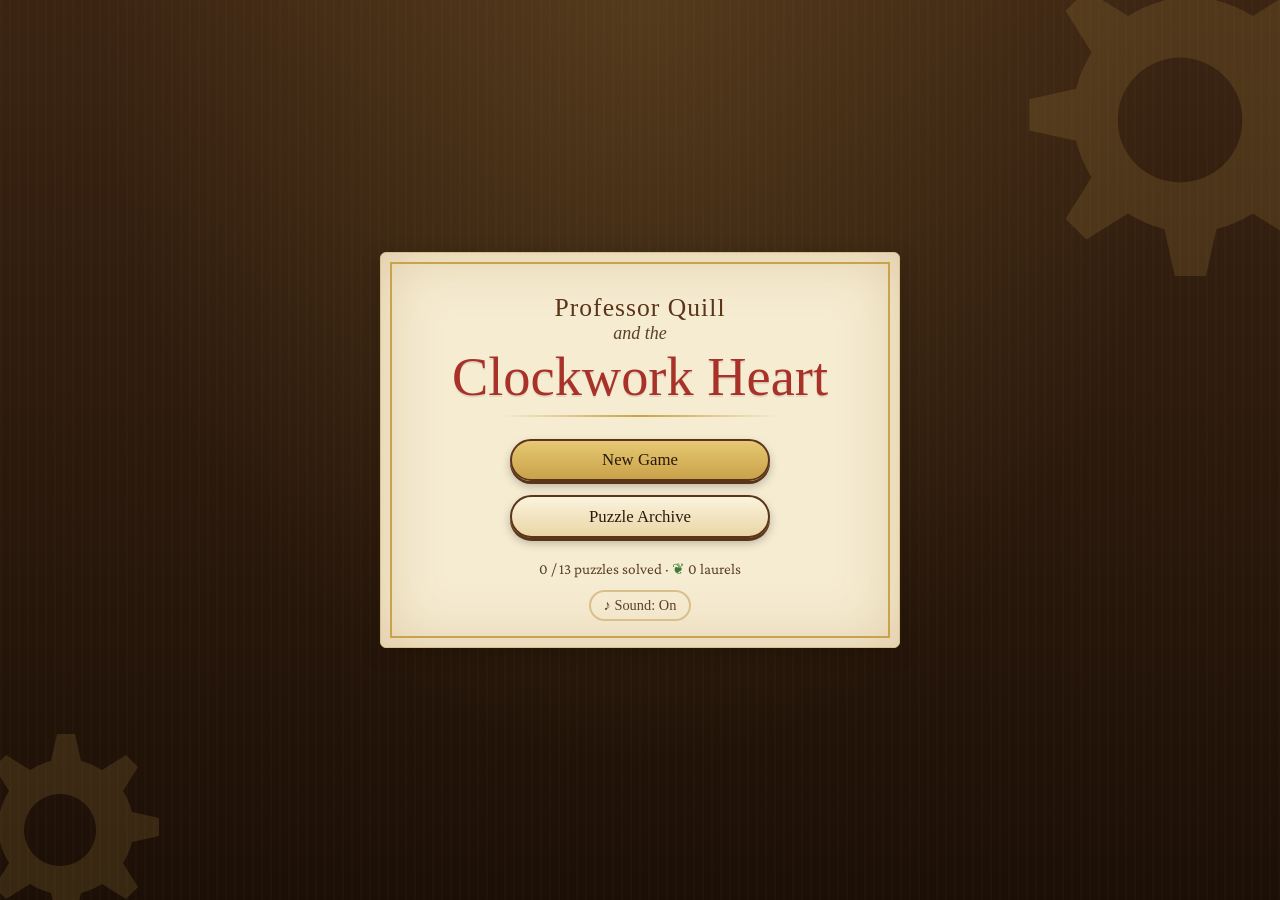
==== commit f51d68e8: "Build Professor Quill and the Clockwork Heart puzzle adventure A story-driven browser puzzle game wi" ====
--- a/index.html
+++ b/index.html
@@ -1,48 +1,20 @@
 <!doctype html>
 <html lang="en">
 <head>
-<meta charset="utf-8">
-<meta name="viewport" content="width=device-width, initial-scale=1, viewport-fit=cover">
-<title>Lanterns of Lore</title>
-<meta name="claude:viewport-fit-sides" content="cover">
-<meta name="description" content="A pixel-art JRPG set in one tavern, where a wizard teaches you science, history, geography, philosophy and logic, then tests you in battle.">
-<link rel="preconnect" href="https://fonts.googleapis.com">
-<link rel="preconnect" href="https://fonts.gstatic.com" crossorigin>
-<link rel="stylesheet" href="https://fonts.googleapis.com/css2?family=Pixelify+Sans:wght@400;500;600;700&family=Atkinson+Hyperlegible:wght@400;700&display=swap">
-<link rel="stylesheet" href="css/style.css">
+  <meta charset="utf-8">
+  <meta name="viewport" content="width=device-width, initial-scale=1, viewport-fit=cover">
+  <meta name="theme-color" content="#3b2412">
+  <title>Professor Quill and the Clockwork Heart</title>
+  <link rel="preconnect" href="https://fonts.googleapis.com">
+  <link rel="preconnect" href="https://fonts.gstatic.com" crossorigin>
+  <link href="https://fonts.googleapis.com/css2?family=IM+Fell+English:ital@0;1&family=IM+Fell+English+SC&family=Crimson+Pro:ital,wght@0,400;0,600;1,400&display=swap" rel="stylesheet">
+  <link rel="stylesheet" href="css/style.css">
 </head>
 <body>
-<div class="backdrop" aria-hidden="true"></div>
-<header id="hud" hidden></header>
-<main id="app"></main>
-
-<div id="dialog" class="win" hidden>
-  <div id="d-portrait" class="d-portrait"></div>
-  <div class="d-body">
-    <div id="d-name" class="d-name"></div>
-    <p id="d-text" class="d-text" aria-live="polite"></p>
-    <span class="d-more" aria-hidden="true">▼</span>
-  </div>
-</div>
-<div id="overlay" hidden></div>
-<div id="toast" aria-live="polite"></div>
-
-<section id="title" hidden>
-  <div class="title-card">
-    <p class="title-kicker">A tavern, a wizard, and everything worth knowing</p>
-    <h1>Lanterns <span>of</span> Lore</h1>
-    <p class="title-sub">The Murk is making Emberwick forget. Learn from Hedda the wizard, solve puzzles and pass the Trials to relight the four Lanterns.</p>
-    <div class="title-btns">
-      <button class="cmd go" id="continue" hidden>Continue</button>
-      <button class="cmd" id="newgame">New Game</button>
-    </div>
-  </div>
-</section>
-
-<script src="js/questions.js"></script>
-<script src="js/lessons.js"></script>
-<script src="js/world.js"></script>
-<script src="js/sprites.js"></script>
-<script src="js/game.js"></script>
+  <main id="app" aria-live="polite"></main>
+  <noscript>This game needs JavaScript enabled.</noscript>
+  <script src="js/puzzles.js"></script>
+  <script src="js/story.js"></script>
+  <script src="js/game.js"></script>
 </body>
 </html>
--- a/css/style.css
+++ b/css/style.css
@@ -1,358 +1,387 @@
-/* Lanterns of Lore
- * Layout: one candle-lit study. The tavern painting sits behind everything;
- * a single column of JRPG windows (Hedda's advice, subjects, tools) scrolls over it.
- * Single dark look by design: lantern light against night.
- */
+/* ================= Professor Quill and the Clockwork Heart ================= */
 :root {
-  --night: #0b0d12;        /* page backdrop */
-  --panel: #141a29;        /* window fill */
-  --panel-2: #1c2436;
-  --rim: #d8c49a;          /* window border, parchment */
-  --rim-dark: #4a3f2c;
-  --ink: #f2e8d2;          /* text */
-  --muted: #b0a68f;
-  --gold: #f0b44c;         /* lantern light, primary action */
-  --hp: #d0503f;
-  --mp: #4f8fd8;
-  --xp: #8fc06a;
-  --good: #8fd06a;
-  --bad: #f07a6a;
-  --font-pixel: 'Pixelify Sans', 'Trebuchet MS', system-ui, sans-serif;
-  --font-read: 'Atkinson Hyperlegible', 'Segoe UI', system-ui, sans-serif;
-  color-scheme: dark;
+  --ink: #2a1a0c;
+  --ink-soft: #5a4128;
+  --paper: #f6ecd2;
+  --paper-2: #efe0bb;
+  --paper-edge: #d9c08a;
+  --wood: #3b2412;
+  --wood-2: #5a3519;
+  --brass: #c9a24a;
+  --brass-2: #e7c873;
+  --red: #a8322a;
+  --teal: #2f6d6a;
+  --good: #3f7a3a;
+  --shadow: 0 6px 18px rgba(30, 15, 0, .35);
+  --radius: 14px;
+  --display: "IM Fell English SC", "IM Fell English", Georgia, serif;
+  --serif: "Crimson Pro", Georgia, "Times New Roman", serif;
+  --fell: "IM Fell English", Georgia, serif;
 }
 
 * { box-sizing: border-box; }
-[hidden] { display: none !important; }
-html { -webkit-text-size-adjust: 100%; }
-body { margin: 0; min-height: 100%; background: var(--night); color: var(--ink); font: 17px/1.55 var(--font-read); -webkit-tap-highlight-color: transparent; }
-button { font: inherit; color: inherit; }
-:focus-visible { outline: 2px solid var(--gold); outline-offset: 2px; }
-h1, h2, h3, h4 { font-family: var(--font-pixel); font-weight: 600; margin: 0; letter-spacing: .01em; text-wrap: balance; }
-.muted { color: var(--muted); }
-.eyebrow { margin: 0; font: 500 .8rem var(--font-pixel); letter-spacing: .14em; text-transform: uppercase; color: var(--c, var(--gold)); }
-
-/* tavern painting behind everything */
-.backdrop { position: fixed; inset: 0; z-index: -1; background: var(--tavern) center 62% / cover no-repeat, var(--night); image-rendering: pixelated; }
-.backdrop::after { content: ""; position: absolute; inset: 0; background: radial-gradient(ellipse at 50% 30%, rgba(8, 10, 16, .25), rgba(8, 10, 16, .8) 70%); }
-body.playing .backdrop::after { background: linear-gradient(rgba(8, 10, 16, .5), rgba(8, 10, 16, .78) 45%, rgba(8, 10, 16, .88)); }
-
-/* ── JRPG window ── */
-.win {
-  background: linear-gradient(180deg, var(--panel-2), var(--panel));
-  border: 2px solid var(--rim);
-  box-shadow: 0 0 0 2px var(--rim-dark), inset 0 0 0 2px #0a0e18, 0 10px 30px -12px rgba(0, 0, 0, .8);
-  border-radius: 6px;
-}
-.cmd {
-  font-family: var(--font-pixel); font-weight: 600; font-size: 1rem; text-align: left;
-  display: inline-flex; flex-direction: column; justify-content: center; padding: 9px 16px; cursor: pointer;
-  background: #0e1422; color: var(--ink); border: 2px solid #3a4560; border-radius: 4px; min-height: 44px;
-}
-.cmd small { font-family: var(--font-read); font-weight: 400; font-size: .76rem; color: var(--muted); }
-.cmd:hover:not(:disabled) { border-color: var(--gold); }
-.cmd:disabled { opacity: .4; cursor: not-allowed; }
-.cmd.go { background: var(--gold); border-color: var(--gold); color: #1c1306; }
-.cmd.go small { color: #4a3510; }
-.cmd.small { padding: 5px 12px; font-size: .9rem; min-height: 36px; }
-.cmd.danger-btn { border-color: var(--hp); color: var(--bad); }
-
-.bar { position: relative; display: block; height: 14px; background: #070a12; border: 1px solid #3a4560; border-radius: 3px; overflow: hidden; }
-.bar i { position: absolute; inset: 0 auto 0 0; transition: width .4s ease; }
-.bar.hp i { background: linear-gradient(var(--hp), #8a2a20); }
-.bar.mp i { background: linear-gradient(var(--mp), #2a4f8a); }
-.bar.xp i { background: linear-gradient(var(--xp), #4a7a2a); }
-.bar b { position: relative; display: block; font: 600 .68rem/14px var(--font-pixel); padding-left: 6px; text-shadow: 0 1px 0 #000; }
-
-/* ── HUD ── */
-#hud {
-  position: sticky; top: 0; z-index: 5; display: flex; justify-content: space-between; align-items: center; gap: 10px;
-  padding-block: calc(10px + env(safe-area-inset-top, 0px)) 10px;
-  padding-left: max(16px, env(safe-area-inset-left, 0px)); padding-right: max(16px, env(safe-area-inset-right, 0px));
-  background: linear-gradient(rgba(8, 10, 16, .92), rgba(8, 10, 16, .7) 70%, transparent);
-}
-.hud-hero { display: flex; gap: 10px; padding: 6px 10px; align-items: center; min-width: 0; cursor: pointer; text-align: left; }
-.hud-face { width: 44px; height: 44px; image-rendering: pixelated; border: 2px solid var(--rim-dark); border-radius: 4px; background: #0a0e18; }
-.hud-stats { display: flex; flex-direction: column; gap: 3px; width: 160px; }
-.hud-name { font: 600 1rem var(--font-pixel); display: flex; justify-content: space-between; }
-.hud-name span { color: var(--gold); font-size: .85rem; }
-.hud-sub { font: .75rem var(--font-pixel); color: var(--muted); }
-.hud-right { display: flex; gap: 8px; align-items: stretch; }
-.lanterns { display: flex; gap: 8px; padding: 10px 12px; align-items: center; }
-.lan { width: 12px; height: 18px; border-radius: 3px 3px 5px 5px; background: #2a2f3a; box-shadow: inset 0 0 0 2px #0a0d14; position: relative; }
-.lan::before { content: ""; position: absolute; left: 3px; right: 3px; top: -4px; height: 3px; background: #2a2f3a; }
-.lan.lit { background: var(--c); box-shadow: 0 0 10px var(--c), inset 0 0 0 2px rgba(0, 0, 0, .3); }
-.menu-btn { font: 600 1rem var(--font-pixel); padding: 0 14px; cursor: pointer; }
-
-/* ── page column ── */
-#app { max-width: 980px; margin: 0 auto; padding-block: 8px 60px; padding-left: max(16px, env(safe-area-inset-left, 0px)); padding-right: max(16px, env(safe-area-inset-right, 0px)); }
-.screen { display: flex; flex-direction: column; gap: 22px; }
-.sec-title { font-size: 1.05rem; color: var(--muted); letter-spacing: .08em; text-transform: uppercase; margin-bottom: 10px; text-shadow: 0 1px 2px #000; }
-.back { align-self: flex-start; background: none; border: 0; padding: 4px 0; color: var(--muted); font: 600 1rem var(--font-pixel); cursor: pointer; text-shadow: 0 1px 2px #000; }
-.back:hover { color: var(--ink); }
-
-/* Hedda's speech window */
-.wizard { display: flex; gap: 16px; padding: 16px 18px; align-items: flex-start; }
-.wiz-face, .teach-face { width: 96px; height: 96px; flex: none; image-rendering: pixelated; background: radial-gradient(circle at 50% 60%, #3a2c1a, #12101a 75%); border: 2px solid var(--rim-dark); border-radius: 6px; }
-.wiz-body { display: flex; flex-direction: column; gap: 6px; min-width: 0; flex: 1; }
-.wiz-name { font: 600 .95rem var(--font-pixel); color: var(--gold); }
-.wizard p { margin: 0; font-size: 1.08rem; max-width: 62ch; }
-.wiz-acts { display: flex; gap: 8px; flex-wrap: wrap; margin-top: 6px; }
-
-/* hub: the study scene */
-.scene { border: 2px solid var(--rim); box-shadow: 0 0 0 2px var(--rim-dark), 0 14px 40px -16px #000; border-radius: 6px; overflow: hidden; background: #0b0d12; margin-bottom: -24px; }
-.scene canvas { display: block; width: 100%; height: clamp(170px, 30vw, 300px); image-rendering: pixelated; }
-.hub .wizard { position: relative; margin-inline: 18px; }
-
-/* hub: subjects */
-.subjects { display: grid; grid-template-columns: repeat(5, minmax(0, 1fr)); gap: 12px; }
-.subject { display: flex; flex-direction: column; gap: 6px; padding: 14px; text-align: left; cursor: pointer; min-width: 0; border-color: color-mix(in srgb, var(--c) 55%, var(--rim)); transition: transform .12s ease; }
-.subject:hover { transform: translateY(-3px); border-color: var(--c); }
-.sub-icon { width: 40px; height: 40px; display: grid; place-items: center; border-radius: 6px; background: color-mix(in srgb, var(--c) 18%, #0a0e18); color: var(--c); }
-.sub-icon svg { width: 24px; height: 24px; fill: none; stroke: currentColor; stroke-width: 1.8; stroke-linecap: round; stroke-linejoin: round; }
-.sub-icon.big { width: 56px; height: 56px; } .sub-icon.big svg { width: 32px; height: 32px; }
-.sub-name { font: 700 1.2rem var(--font-pixel); color: var(--c); }
-.sub-blurb { font-size: .85rem; color: var(--muted); flex: 1; }
-.steps { display: flex; gap: 4px; align-items: center; flex-wrap: wrap; }
-.steps i { width: 12px; height: 12px; border-radius: 2px; background: #2a3248; }
-.steps i.on { background: var(--c); }
-.steps i.dia { transform: rotate(45deg) scale(.8); }
-.steps i.lamp { border-radius: 3px 3px 6px 6px; height: 15px; }
-.steps i.lamp.on { box-shadow: 0 0 8px var(--c); }
-.sub-state { font: .82rem var(--font-pixel); color: var(--ink); }
-.subject.is-done .sub-state { color: var(--c); }
-
-/* hub: tools */
-.tools { display: grid; grid-template-columns: repeat(5, minmax(0, 1fr)); gap: 12px; }
-.tool { display: flex; flex-direction: column; gap: 2px; padding: 12px 14px; text-align: left; cursor: pointer; min-width: 0; }
-.tool:hover:not(:disabled) { border-color: var(--gold); }
-.tool:disabled { opacity: .55; cursor: not-allowed; }
-.tool-name { font: 600 1.05rem var(--font-pixel); }
-.tool small { color: var(--muted); font-size: .82rem; }
-
-/* subject page */
-.sub-head { display: flex; gap: 14px; align-items: center; }
-.sub-head h1 { font-size: clamp(2rem, 6vw, 2.8rem); color: var(--c, var(--ink)); text-shadow: 0 2px 0 #000; }
-.path { list-style: none; margin: 0; padding: 0; display: flex; flex-direction: column; gap: 10px; counter-reset: none; }
-.step { width: 100%; display: grid; grid-template-columns: 110px minmax(0, 1fr); grid-template-areas: "kind title" "kind note"; gap: 2px 14px; align-items: center; text-align: left; padding: 12px 16px; cursor: pointer; }
-.step:hover:not(:disabled) { border-color: var(--c); }
-.step-kind { grid-area: kind; font: 600 .8rem var(--font-pixel); text-transform: uppercase; letter-spacing: .1em; color: var(--c); }
-.step-title { grid-area: title; font: 600 1.15rem var(--font-pixel); }
-.step-note { grid-area: note; font-size: .88rem; color: var(--muted); }
-.step.is-open { border-color: var(--c); box-shadow: 0 0 0 2px var(--rim-dark), 0 0 18px -6px var(--c); }
-.step.is-done .step-note { color: var(--gold); }
-.step.is-locked { opacity: .5; cursor: not-allowed; }
-
-/* lesson */
-.lesson-top { display: flex; justify-content: space-between; align-items: center; gap: 10px; flex-wrap: wrap; }
-.progress { height: 8px; background: rgba(0, 0, 0, .55); border: 1px solid #3a4560; border-radius: 4px; overflow: hidden; }
-.progress i { display: block; height: 100%; background: var(--c); transition: width .3s ease; }
-.teach { display: flex; gap: 20px; padding: 24px; align-items: flex-start; min-height: 220px; }
-.teach-face { width: 120px; height: 120px; }
-.teach-body { display: flex; flex-direction: column; gap: 10px; min-width: 0; }
-.teach-text { margin: 0; font-size: 1.3rem; line-height: 1.55; max-width: 58ch; }
-.lesson-nav { display: flex; gap: 10px; flex-wrap: wrap; justify-content: flex-end; }
-.quiz { padding: 22px; display: flex; flex-direction: column; gap: 14px; }
-.result { padding: 24px; display: flex; flex-direction: column; gap: 12px; align-items: stretch; }
-.result h2 { font-size: 1.8rem; }
-.result p { margin: 0; }
-.stars { font-size: 2.4rem; letter-spacing: .1em; color: #3a3f50; }
-.stars .on { color: var(--gold); text-shadow: 0 0 14px rgba(240, 180, 76, .6); }
-
-/* questions (lessons, battles, recall) */
-.q-text { margin: 0; font-size: 1.2rem; }
-.q-opts { display: grid; grid-template-columns: repeat(2, minmax(0, 1fr)); gap: 8px; }
-.opt { display: flex; gap: 10px; align-items: center; text-align: left; padding: 11px 13px; cursor: pointer; background: #0e1422; border: 2px solid #3a4560; border-radius: 4px; font-size: 1rem; min-width: 0; min-height: 48px; }
-.opt:hover:not(:disabled) { border-color: var(--gold); }
-.opt kbd { font: 600 .8rem var(--font-pixel); background: #22304a; border-radius: 3px; padding: 1px 6px; color: var(--gold); flex: none; }
-.opt.right { border-color: var(--good); background: #16301c; }
-.opt.wrong { border-color: var(--bad); background: #3a1616; }
-.opt.struck { opacity: .3; text-decoration: line-through; }
-.opt:disabled { cursor: default; }
-.q-opts .num-form { grid-column: 1 / -1; }
-.q-after { display: flex; flex-direction: column; gap: 10px; align-items: flex-start; }
-.q-after:empty { display: none; }
-.q-after .cmd.go { align-self: flex-end; }
-.verdict { margin: 0; font-weight: 700; }
-.verdict.good { color: var(--good); } .verdict.bad { color: var(--bad); }
-.lore { background: #0a0f1c; border: 1px dashed #4a5570; border-radius: 4px; padding: 10px 14px; align-self: stretch; }
-.lore span { font: 600 .72rem var(--font-pixel); color: var(--gold); text-transform: uppercase; letter-spacing: .1em; }
-.lore p { margin: 2px 0 0; }
-.q-subj { font: 600 .8rem var(--font-pixel); text-transform: uppercase; letter-spacing: .1em; }
-.num-form { display: flex; gap: 8px; flex-wrap: wrap; }
-.num-form input { flex: 1 1 120px; min-width: 0; max-width: 260px; padding: 8px 10px; font: 600 1.2rem var(--font-pixel); background: #070a12; color: var(--ink); border: 2px solid #3a4560; border-radius: 4px; }
-.num-form input:focus { border-color: var(--gold); outline: none; }
-.hint { margin: 4px 0 0; padding-left: 10px; border-left: 3px solid var(--gold); }
-
-/* riddle board */
-.riddles { display: grid; grid-template-columns: repeat(2, minmax(0, 1fr)); gap: 12px; }
-.riddle { display: flex; flex-direction: column; gap: 6px; padding: 14px 16px; text-align: left; cursor: pointer; --c: var(--gold); min-width: 0; }
-.riddle:hover { border-color: var(--gold); }
-.riddle-q { font-size: .95rem; }
-.riddle.is-done .step-note { color: var(--good); }
-
-/* ── dialogue ── */
-#dialog {
-  position: fixed; z-index: 25; left: 50%; transform: translateX(-50%);
-  bottom: calc(16px + env(safe-area-inset-bottom, 0px)); width: min(820px, calc(100% - 24px));
-  display: flex; gap: 14px; padding: 14px 16px; cursor: pointer; min-height: 130px;
-}
-#dialog::before { content: ""; position: fixed; inset: -100vh -100vw; z-index: -1; background: rgba(4, 6, 12, .45); }
-.d-portrait img { width: 96px; height: 96px; image-rendering: pixelated; border: 2px solid var(--rim-dark); border-radius: 4px; background: radial-gradient(circle at 50% 60%, #3a2c1a, #12101a 75%); display: block; }
-.d-body { flex: 1; min-width: 0; position: relative; }
-.d-name { font: 600 1.05rem var(--font-pixel); color: var(--gold); margin-bottom: 4px; }
-.d-text { margin: 0; font-size: 1.1rem; min-height: 3em; }
-.d-text.narration { font-style: italic; color: #d9d0bd; }
-.d-more { position: absolute; right: 0; bottom: -4px; color: var(--gold); font-size: .8rem; animation: bob 1s ease-in-out infinite; }
-@keyframes bob { 50% { transform: translateY(3px); } }
-
-/* ── overlay windows ── */
-#overlay {
-  position: fixed; z-index: 20; inset: 0; display: grid; place-items: center; overflow-y: auto; background: rgba(4, 6, 12, .6);
-  padding-block: calc(12px + env(safe-area-inset-top, 0px)) calc(12px + env(safe-area-inset-bottom, 0px));
-  padding-left: max(12px, env(safe-area-inset-left, 0px)); padding-right: max(12px, env(safe-area-inset-right, 0px));
-}
-.small-win, .puzzle-win, .menu-win { width: min(660px, 100%); padding: 18px; display: flex; flex-direction: column; gap: 12px; }
-.small-win { width: min(460px, 100%); }
-.choice-list { display: flex; flex-direction: column; gap: 8px; }
-.choice-list .cmd { width: 100%; }
-.pw-head { display: flex; justify-content: space-between; align-items: center; gap: 10px; flex-wrap: wrap; }
-.pw-intro { display: flex; gap: 12px; align-items: flex-start; }
-.pw-intro img { width: 64px; height: 64px; flex: none; image-rendering: pixelated; border: 2px solid var(--rim-dark); border-radius: 4px; background: #12101a; }
-.pw-intro p { margin: 0; }
-.pw-prompt { margin: 0; white-space: pre-wrap; font-size: 1.05rem; }
-.pw-foot { display: flex; gap: 8px; flex-wrap: wrap; }
-.pfb { margin: 0; min-height: 1.4em; font-weight: 700; }
-.pfb.bad { color: var(--bad); } .pfb.good { color: var(--good); }
-.pbar { display: flex; justify-content: space-between; align-items: center; gap: 8px; flex-wrap: wrap; margin-top: 10px; font: .9rem var(--font-pixel); color: var(--muted); }
-.row { display: flex; gap: 8px; }
-.big { font: 700 clamp(1.8rem, 6vw, 2.8rem) var(--font-pixel); text-align: center; padding: 10px 0; overflow-wrap: anywhere; }
-.q-mark { color: var(--gold); }
-#toast { position: fixed; z-index: 30; left: 50%; top: 80px; transform: translateX(-50%); font: 600 1rem var(--font-pixel); background: var(--panel); border: 2px solid var(--rim); padding: 6px 14px; border-radius: 4px; opacity: 0; pointer-events: none; }
-
-/* ── battle ── */
-.battle { width: min(860px, 100%); display: grid; gap: 8px; }
-.stage { position: relative; border: 2px solid var(--rim); box-shadow: 0 0 0 2px var(--rim-dark); border-radius: 6px; overflow: hidden; background: #0b0f1c; }
-#bstage { display: block; width: 100%; height: clamp(150px, 32vh, 320px); object-fit: contain; image-rendering: pixelated; }
-.enemy-plate { position: absolute; top: 10px; left: 10px; padding: 6px 10px; display: flex; flex-direction: column; gap: 4px; min-width: 190px; }
-.ename { font: 600 1rem var(--font-pixel); }
-.subj { font: .75rem var(--font-pixel); color: var(--sc); text-transform: uppercase; letter-spacing: .08em; }
-.bar.ehp i { background: linear-gradient(#e06a4a, #8a2a20); }
-#fx { position: absolute; inset: 0; pointer-events: none; }
-.fx { position: absolute; transform: translate(-50%, 0); font: 700 2rem var(--font-pixel); text-shadow: 0 2px 0 #000, 0 0 6px #000; animation: fx 1.1s ease-out forwards; }
-.fx.dmg { color: #fff; } .fx.crit { color: var(--gold); font-size: 2.6rem; } .fx.hurt { color: var(--bad); } .fx.heal { color: var(--good); }
-@keyframes fx { 0% { opacity: 0; transform: translate(-50%, 10px) scale(.6); } 15% { opacity: 1; transform: translate(-50%, 0) scale(1.15); } 100% { opacity: 0; transform: translate(-50%, -40px); } }
-.bwin { padding: 14px 16px; display: flex; flex-direction: column; gap: 10px; }
-.bwin p { margin: 0; }
-.q-top { display: flex; justify-content: space-between; align-items: center; gap: 10px; }
-.swift { flex: 0 1 180px; height: 6px; background: #070a12; border-radius: 3px; overflow: hidden; }
-.swift i { display: block; height: 100%; background: var(--gold); width: 100%; }
-.victory { font-size: 2rem; color: var(--gold); }
-.bfoot { display: grid; grid-template-columns: auto minmax(0, 1fr); gap: 8px; }
-.party { display: flex; gap: 10px; align-items: center; padding: 8px 10px; }
-.party img { width: 46px; height: 46px; image-rendering: pixelated; border: 2px solid var(--rim-dark); border-radius: 4px; }
-.party .hud-stats { width: 150px; }
-.cmds { display: grid; grid-template-columns: repeat(4, minmax(0, 1fr)); gap: 8px; }
-.cmds .cmd { padding: 6px 10px; }
-
-/* ── mechanism puzzles ── */
-.hanoi { display: grid; grid-template-columns: repeat(3, minmax(0, 1fr)); gap: 8px; }
-.peg { position: relative; height: 170px; display: flex; flex-direction: column; justify-content: flex-end; align-items: center; padding: 0 6px 14px; background: #0a0f1c; border: 2px solid #2a3248; border-radius: 4px; cursor: pointer; }
-.peg.sel { border-color: var(--gold); }
-.peg.sel .disk:first-of-type { transform: translateY(-12px); }
-.pole { position: absolute; bottom: 14px; top: 18px; left: calc(50% - 3px); width: 6px; background: #4a3a2a; }
-.base { position: absolute; bottom: 8px; left: 8%; right: 8%; height: 6px; background: #6a4a2a; }
-.disk { position: relative; z-index: 1; height: 20px; margin-top: 3px; border-radius: 3px; background: hsl(calc(30 + var(--h) * 40) 60% 50%); border: 2px solid rgba(0, 0, 0, .4); transition: transform .12s; }
-.lights { display: grid; grid-template-columns: repeat(3, 68px); gap: 12px; justify-content: center; }
-.lamp { width: 68px; height: 68px; border-radius: 50%; border: 2px solid #3a4560; background: radial-gradient(circle at 50% 40%, #2a3248, #0a0f1c 70%); cursor: pointer; }
-.lamp.on { border-color: var(--gold); background: radial-gradient(circle at 50% 40%, #fff3c4, var(--gold) 65%); box-shadow: 0 0 22px var(--gold); }
-.river { display: grid; grid-template-columns: minmax(0, 1fr) minmax(0, 1.3fr) minmax(0, 1fr); gap: 8px; }
-.bank { background: #1c2a1a; border: 2px solid #2a3a26; border-radius: 4px; padding: 8px; display: flex; flex-direction: column; gap: 6px; min-height: 180px; min-width: 0; }
-.bank small { font: .75rem var(--font-pixel); color: var(--muted); text-transform: uppercase; }
-.water { position: relative; border-radius: 4px; min-height: 180px; background: repeating-linear-gradient(170deg, #173552 0 12px, #1f4468 12px 24px); min-width: 0; }
-.boat { position: absolute; top: 50%; transform: translateY(-50%); width: 64%; display: flex; flex-direction: column; gap: 4px; padding: 6px; background: #4a2e18; border: 2px solid #2a1a0c; border-radius: 4px 4px 18px 18px; transition: left .35s ease; }
-.boat.l { left: 4%; } .boat.r { left: 32%; }
-.tok { font: 600 .9rem var(--font-pixel); padding: 5px 8px; border-radius: 3px; background: #0e1422; border: 2px solid #3a4560; cursor: pointer; text-align: left; }
-.tok:disabled { opacity: .55; cursor: default; }
-.tok.sel { border-color: var(--gold); }
-.tok.you { border-color: var(--gold); color: var(--gold); cursor: default; }
-.tok.empty { opacity: .5; font-style: italic; cursor: default; text-align: center; }
-.jugs { display: flex; justify-content: center; gap: 40px; align-items: flex-end; }
-.jug { display: flex; flex-direction: column; align-items: center; gap: 6px; font: .9rem var(--font-pixel); }
-.flask { position: relative; width: 70px; height: var(--h); border: 3px solid var(--rim); border-top: 0; border-radius: 0 0 12px 12px; overflow: hidden; background: #0a0f1c; }
-.liquid { position: absolute; left: 0; right: 0; bottom: 0; background: linear-gradient(#c8d4e0, #7a8a9a); transition: height .35s; }
-.jug-acts { display: grid; grid-template-columns: repeat(2, minmax(0, 1fr)); gap: 6px; margin-top: 12px; }
-.magic { display: grid; grid-template-columns: repeat(3, 62px); gap: 6px; justify-content: center; }
-.cell { width: 62px; height: 62px; display: grid; place-items: center; text-align: center; font: 700 1.6rem var(--font-pixel); background: #0a0f1c; color: var(--ink); border: 2px solid #3a4560; border-radius: 4px; padding: 0; }
-.cell.given { background: var(--rim); color: #1c1306; }
-input.cell:focus { border-color: var(--gold); outline: none; }
-
-/* ── menu ── */
-.menu-win { width: min(760px, 100%); max-height: calc(100dvh - 24px); }
-.menu-body { overflow-y: auto; display: flex; flex-direction: column; gap: 10px; padding-right: 4px; }
-.tabs { display: flex; gap: 4px; flex-wrap: wrap; }
-.tab { font: 600 1rem var(--font-pixel); background: none; border: 2px solid transparent; border-radius: 4px; padding: 4px 10px; color: var(--muted); cursor: pointer; }
-.tab.on { color: var(--ink); border-color: var(--rim-dark); background: #0e1422; }
-.status { display: grid; grid-template-columns: 150px minmax(0, 1fr); gap: 18px; align-items: start; }
-.status-art { width: 150px; image-rendering: pixelated; transform: scaleX(-1); }
-.status-info { display: flex; flex-direction: column; gap: 8px; min-width: 0; }
-.status-info h3 { font-size: 1.4rem; display: flex; flex-wrap: wrap; gap: 8px; align-items: baseline; }
-.status-info h3 span { font-size: .9rem; color: var(--gold); }
-.status-info p { margin: 0; }
-.menu-body h4 { font-size: 1rem; margin-top: 6px; }
-.skill { display: flex; flex-direction: column; gap: 3px; }
-.skill-top { display: flex; justify-content: space-between; gap: 8px; flex-wrap: wrap; font-family: var(--font-pixel); }
-.skill-top small { color: var(--muted); font-family: var(--font-read); }
-.skill .bar { height: 8px; }
-.codex { display: grid; grid-template-columns: repeat(auto-fill, minmax(min(100%, 260px), 1fr)); gap: 8px; }
-.entry { background: #0a0f1c; border: 1px solid #2a3248; border-radius: 4px; padding: 10px 12px; display: flex; flex-direction: column; gap: 6px; }
-.entry p { margin: 0; font-size: .95rem; }
-.pips { display: flex; gap: 3px; }
-.pips i { width: 12px; height: 5px; border-radius: 2px; background: #2a3248; }
-.pips i.on { background: var(--gold); }
-.help p { margin: 0 0 6px; }
-.danger { border-top: 1px solid #2a3248; padding-top: 12px; margin-top: 8px; display: flex; flex-wrap: wrap; gap: 8px; align-items: center; }
-.danger p { margin: 0; width: 100%; }
-
-/* ── title ── */
-#title { position: fixed; inset: 0; z-index: 40; display: grid; place-items: center; text-align: center; padding-left: max(16px, env(safe-area-inset-left, 0px)); padding-right: max(16px, env(safe-area-inset-right, 0px)); }
-.title-card { display: flex; flex-direction: column; align-items: center; gap: 14px; max-width: 580px; }
-.title-kicker { margin: 0; font: 500 .9rem var(--font-pixel); color: var(--gold); letter-spacing: .18em; text-transform: uppercase; text-shadow: 0 1px 2px #000; }
-#title h1 { font: 700 clamp(2.6rem, 9vw, 5rem)/1 var(--font-pixel); color: #fff3d6; text-shadow: 0 4px 0 #3a2210, 0 0 30px rgba(240, 180, 76, .55); }
-#title h1 span { font-size: .5em; color: var(--gold); vertical-align: middle; }
-.title-sub { margin: 0; font-size: 1.1rem; color: #e6dcc6; text-shadow: 0 1px 3px #000; }
-.title-btns { display: flex; gap: 10px; flex-wrap: wrap; justify-content: center; }
-.title-btns .cmd { font-size: 1.2rem; padding: 10px 26px; align-items: center; }
-
-/* ── responsive ── */
-@media (max-width: 900px) {
-  .subjects { grid-template-columns: repeat(3, minmax(0, 1fr)); }
-  .tools { grid-template-columns: repeat(3, minmax(0, 1fr)); }
-}
-@media (max-width: 640px) {
-  body { font-size: 16px; }
-  .hud-stats { width: 120px; }
-  .hud-face { width: 38px; height: 38px; }
-  .lanterns { gap: 6px; padding: 8px; }
-  .subjects, .tools, .riddles { grid-template-columns: repeat(2, minmax(0, 1fr)); }
-  .wizard { gap: 12px; padding: 12px; }
-  .wiz-face { width: 64px; height: 64px; }
-  .hub .wizard { margin-inline: 8px; }
-  .scene { margin-bottom: -24px; }
-  .teach { flex-direction: column; align-items: center; text-align: left; padding: 18px; }
-  .teach-face { width: 88px; height: 88px; }
-  .teach-text { font-size: 1.15rem; }
-  .step { grid-template-columns: minmax(0, 1fr); grid-template-areas: "kind" "title" "note"; }
-  .q-opts { grid-template-columns: minmax(0, 1fr); }
-  #bstage { height: clamp(120px, 24vh, 220px); }
-  .bfoot { grid-template-columns: minmax(0, 1fr); }
-  .cmds { grid-template-columns: repeat(2, minmax(0, 1fr)); }
-  .status { grid-template-columns: minmax(0, 1fr); }
-  .status-art { width: 110px; justify-self: center; }
-  .d-portrait img { width: 64px; height: 64px; }
-  .river .tok { font-size: .78rem; padding: 4px; }
-  .lights { grid-template-columns: repeat(3, 60px); } .lamp { width: 60px; height: 60px; }
-  .cell { width: 56px; height: 56px; } .magic { grid-template-columns: repeat(3, 56px); }
-}
-@media (max-width: 380px) { .subjects, .tools { grid-template-columns: minmax(0, 1fr); } }
-@media (prefers-reduced-motion: reduce) { .fx { animation-duration: .6s; } .d-more { animation: none; } .subject { transition: none; } }
+html, body { margin: 0; height: 100%; }
+body {
+  font-family: var(--serif);
+  font-size: 18px;
+  color: var(--ink);
+  background: #241509;
+  background-image:
+    radial-gradient(ellipse at 50% 0%, rgba(201, 162, 74, .18), transparent 60%),
+    repeating-linear-gradient(90deg, rgba(255,255,255,.015) 0 2px, transparent 2px 9px),
+    linear-gradient(#3b2412, #1c0f06);
+  -webkit-tap-highlight-color: transparent;
+  overflow-x: hidden;
+}
+button { font: inherit; color: inherit; cursor: pointer; }
+button:disabled { cursor: default; }
+#app { min-height: 100%; }
+.screen { min-height: 100vh; min-height: 100dvh; position: relative; animation: fadeIn .35s ease; }
+@keyframes fadeIn { from { opacity: 0; } to { opacity: 1; } }
+.muted { color: var(--ink-soft); font-style: italic; }
+
+/* ---------- buttons ---------- */
+.btn {
+  border: 2px solid var(--wood-2);
+  background: linear-gradient(#fbf3de, #ead6a6);
+  color: var(--ink);
+  padding: .55em 1.3em;
+  border-radius: 999px;
+  font-family: var(--fell);
+  font-size: 1.05rem;
+  box-shadow: 0 3px 0 var(--wood-2), 0 5px 10px rgba(0,0,0,.25);
+  transition: transform .08s, box-shadow .08s, filter .15s;
+}
+.btn:hover { filter: brightness(1.05); }
+.btn:active { transform: translateY(3px); box-shadow: 0 0 0 var(--wood-2), 0 2px 4px rgba(0,0,0,.25); }
+.btn.primary { background: linear-gradient(var(--brass-2), var(--brass)); }
+.btn.ghost { background: rgba(0,0,0,.25); color: var(--paper); border-color: rgba(246,236,210,.4); box-shadow: none; }
+.btn.small { font-size: .9rem; padding: .35em .9em; }
+.btn.active { background: linear-gradient(var(--brass-2), var(--brass)); }
+.row { display: flex; gap: .75rem; justify-content: center; flex-wrap: wrap; margin-top: 1rem; }
+.shake { animation: shake .35s; }
+@keyframes shake { 20%,60% { transform: translateX(-6px); } 40%,80% { transform: translateX(6px); } }
+
+/* ---------- title ---------- */
+.title-screen { display: grid; place-items: center; padding: 24px 16px; overflow: hidden; }
+.title-gear { position: absolute; color: rgba(201,162,74,.16); pointer-events: none; }
+.title-gear.big { width: 520px; height: 520px; top: -140px; right: -160px; animation: spin 60s linear infinite; }
+.title-gear.small { width: 300px; height: 300px; bottom: -80px; left: -90px; animation: spin 40s linear infinite reverse; }
+@keyframes spin { to { transform: rotate(360deg); } }
+.title-card {
+  position: relative; text-align: center; width: min(520px, 100%);
+  background: var(--paper); border-radius: 6px; padding: 40px 28px 26px;
+  box-shadow: var(--shadow), inset 0 0 60px rgba(150, 100, 30, .25);
+  border: 1px solid var(--paper-edge);
+  outline: 2px solid var(--brass); outline-offset: -12px;
+}
+.title-sub { font-family: var(--display); font-size: 1.6rem; color: var(--wood-2); letter-spacing: .04em; }
+.title-and { font-family: var(--fell); font-style: italic; color: var(--ink-soft); }
+.title-main { font-family: var(--display); font-weight: normal; font-size: clamp(2.3rem, 9vw, 3.4rem); margin: .1em 0 .2em; line-height: 1; color: var(--red); text-shadow: 0 2px 0 rgba(0,0,0,.08); }
+.title-rule { height: 2px; width: 60%; margin: 10px auto 22px; background: linear-gradient(90deg, transparent, var(--brass), transparent); }
+.menu { display: flex; flex-direction: column; gap: 14px; align-items: center; }
+.menu .btn { width: min(260px, 100%); }
+.title-stats { margin: 22px 0 12px; color: var(--ink-soft); font-size: .95rem; }
+.title-card .btn.ghost { background: transparent; color: var(--ink-soft); border-color: var(--paper-edge); }
+.laurel-ico { color: var(--good); }
+
+/* ---------- chapter ---------- */
+.chapter-screen { display: grid; place-items: center; padding: 24px 16px; cursor: pointer; }
+.chapter-screen.ending { cursor: default; }
+.chapter-card { text-align: center; color: var(--paper); max-width: 560px; }
+.chapter-num { font-family: var(--display); color: var(--brass-2); font-size: 1.4rem; letter-spacing: .2em; text-transform: uppercase; }
+.chapter-title { font-family: var(--fell); font-weight: normal; font-size: clamp(2rem, 7vw, 3rem); margin: 0 0 1.5rem; }
+.tap-hint { opacity: .6; font-style: italic; animation: pulse 1.6s ease-in-out infinite; }
+@keyframes pulse { 50% { opacity: .25; } }
+.ending-stats { font-size: 1.2rem; margin: .3rem 0; }
+.ending .menu { margin-top: 1.5rem; }
+
+/* ---------- scene ---------- */
+.scene-screen { cursor: pointer; overflow: hidden; user-select: none; }
+.scene-bg {
+  position: absolute; inset: 0;
+  background:
+    radial-gradient(ellipse at 50% 35%, rgba(255, 230, 170, .25), transparent 65%),
+    linear-gradient(#5e7a86 0%, #8c9a8c 45%, #4a3a28 46%, #2c1d10 100%);
+  background-size: cover; background-position: center;
+}
+.scene-bg:not(.has-img)::after {
+  content: ""; position: absolute; inset: 0;
+  background: repeating-linear-gradient(0deg, rgba(255,255,255,.05) 0 1px, transparent 1px 4px);
+}
+.place-label {
+  position: absolute; top: 14px; left: 50%; transform: translateX(-50%);
+  background: rgba(30, 15, 5, .7); color: var(--brass-2); padding: .3em 1.2em; border-radius: 999px;
+  font-family: var(--display); letter-spacing: .06em; white-space: nowrap; font-size: .95rem;
+  border: 1px solid rgba(201,162,74,.5);
+}
+.scene-screen .skip { position: absolute; top: 12px; right: 12px; }
+.scene-screen .menu-btn { position: absolute; top: 12px; left: 12px; }
+.portrait {
+  position: absolute; left: 50%; bottom: calc(min(230px, 40vh) - 10px); transform: translateX(-50%);
+  width: min(320px, 70vw); height: min(380px, 45vh);
+  display: flex; align-items: flex-end; justify-content: center;
+}
+.portrait.empty { display: none; }
+.portrait.pop .portrait-inner { animation: popIn .25s ease; }
+@keyframes popIn { from { transform: translateY(12px); opacity: 0; } to { transform: none; opacity: 1; } }
+.portrait-inner { width: 100%; height: 100%; display: flex; align-items: flex-end; justify-content: center; }
+.portrait-inner img { max-width: 100%; max-height: 100%; object-fit: contain; filter: drop-shadow(0 8px 12px rgba(0,0,0,.4)); }
+.monogram {
+  width: min(170px, 40vw); aspect-ratio: 1; border-radius: 50%;
+  display: grid; place-items: center; margin-bottom: 20px;
+  background: radial-gradient(circle at 35% 30%, color-mix(in srgb, var(--c) 60%, white), var(--c));
+  color: #fff8e6; font-family: var(--display); font-size: clamp(2.6rem, 10vw, 4rem);
+  border: 5px solid var(--brass); box-shadow: var(--shadow);
+}
+.dialogue-box {
+  position: absolute; left: 50%; bottom: 16px; transform: translateX(-50%);
+  width: min(860px, calc(100% - 32px)); min-height: min(200px, 34vh);
+  background: var(--paper); border: 3px solid var(--wood-2); border-radius: var(--radius);
+  box-shadow: var(--shadow), inset 0 0 40px rgba(150, 100, 30, .2);
+  padding: 30px 26px 26px; font-size: 1.2rem; line-height: 1.5;
+}
+.dialogue-box.narration { background: rgba(28, 16, 6, .88); color: var(--paper); border-color: var(--brass); font-style: italic; }
+.speaker {
+  position: absolute; top: -18px; left: 22px; background: var(--c, #555); color: #fff;
+  font-family: var(--display); padding: .2em 1em; border-radius: 8px; border: 2px solid var(--brass);
+  letter-spacing: .03em;
+}
+.speaker[hidden] { display: none; }
+.more { position: absolute; right: 18px; bottom: 10px; color: var(--red); opacity: 0; }
+.more.on { opacity: 1; animation: bob 0.9s ease-in-out infinite; }
+.narration .more { color: var(--brass-2); }
+@keyframes bob { 50% { transform: translateY(4px); } }
+
+/* ---------- puzzle screen ---------- */
+.puzzle-screen { display: flex; flex-direction: column; max-width: 1200px; margin: 0 auto; padding: 12px 16px 0; }
+.pz-header {
+  display: flex; align-items: center; gap: 14px;
+  background: linear-gradient(var(--wood-2), var(--wood)); color: var(--paper);
+  border: 2px solid var(--brass); border-radius: var(--radius); padding: 8px 14px;
+  box-shadow: var(--shadow);
+}
+.pz-num { font-family: var(--display); font-size: 1.9rem; line-height: 1; color: var(--brass-2); display: flex; flex-direction: column; align-items: center; }
+.pz-num small { font-size: .7rem; letter-spacing: .15em; color: var(--paper); opacity: .8; }
+.pz-title { flex: 1; font-family: var(--fell); font-size: 1.35rem; min-width: 0; }
+.replay-tag { margin-left: .6em; font-size: .75rem; background: var(--teal); padding: .1em .6em; border-radius: 999px; vertical-align: middle; font-family: var(--serif); }
+.pz-stats { display: flex; gap: 10px; }
+.stat { background: rgba(0,0,0,.3); border: 1px solid rgba(201,162,74,.5); border-radius: 999px; padding: .15em .7em; display: flex; gap: .35em; align-items: center; font-weight: 600; }
+.stat-ico { color: #9fd18f; }
+.stat-ico.token { color: var(--brass-2); }
+
+.pz-body { flex: 1; display: grid; grid-template-columns: 1fr 1fr; gap: 16px; padding: 16px 0; }
+.pz-page, .pz-work {
+  background: var(--paper); border-radius: var(--radius); border: 1px solid var(--paper-edge);
+  box-shadow: var(--shadow), inset 0 0 50px rgba(150, 100, 30, .18);
+  padding: 18px 20px;
+}
+.pz-page { display: flex; flex-direction: column; gap: 12px; }
+.pz-art { border-radius: 10px; overflow: hidden; background: var(--paper-2); border: 2px solid var(--paper-edge); aspect-ratio: 16 / 9; display: grid; place-items: center; }
+.pz-art img { width: 100%; height: 100%; object-fit: contain; display: block; }
+.pz-art-placeholder { text-align: center; color: var(--ink-soft); padding: 10px; }
+.ph-icon { font-size: 3rem; line-height: 1.2; }
+.ph-label { font-family: var(--fell); font-style: italic; }
+.pz-art-placeholder code { font-size: .75rem; opacity: .7; }
+.pz-text { line-height: 1.55; font-size: 1.12rem; }
+.pz-text p { margin: 0 0 .7em; }
+.big-seq { font-family: var(--fell); font-size: 1.8rem; text-align: center; letter-spacing: .08em; color: var(--red); }
+.inscription { font-family: var(--fell); font-style: italic; font-size: 1.2rem; text-align: center; background: var(--paper-2); border-left: 4px solid var(--brass); border-right: 4px solid var(--brass); padding: .5em .8em; border-radius: 4px; }
+.clues { padding-left: 1.2em; margin: 0 0 .8em; }
+.clues li { margin-bottom: .35em; }
+
+.pz-work { display: flex; flex-direction: column; gap: 14px; }
+.pz-instr { font-family: var(--fell); font-style: italic; color: var(--ink-soft); text-align: center; border-bottom: 1px dashed var(--paper-edge); padding-bottom: 8px; }
+.pz-widget { flex: 1; display: flex; align-items: center; justify-content: center; }
+.pz-widget > * { width: 100%; }
+.pz-actions { display: flex; justify-content: center; gap: 12px; }
+.pz-actions .submit { min-width: 160px; font-size: 1.2rem; }
+
+.pz-toolbar {
+  position: sticky; bottom: 0; display: flex; justify-content: center; gap: 10px;
+  padding: 10px 0 calc(10px + env(safe-area-inset-bottom));
+  background: linear-gradient(transparent, rgba(28, 15, 5, .95) 30%);
+}
+.tool {
+  display: flex; align-items: center; gap: .4em; padding: .5em 1.1em;
+  background: var(--wood); color: var(--paper); border: 2px solid var(--brass); border-radius: 10px;
+  font-family: var(--fell); font-size: 1.05rem;
+}
+.tool span:first-child { color: var(--brass-2); }
+.tool:active { transform: translateY(2px); }
+.badge { background: var(--brass); color: var(--ink); border-radius: 999px; padding: 0 .5em; font-size: .8rem; font-family: var(--serif); font-weight: 600; }
+
+/* choice */
+.choices { display: flex; flex-direction: column; gap: 10px; }
+.choice {
+  display: flex; align-items: center; gap: 12px; text-align: left;
+  background: #fffaf0; border: 2px solid var(--paper-edge); border-radius: 12px; padding: 10px 14px; font-size: 1.1rem;
+  transition: border-color .15s, background .15s, transform .1s;
+}
+.choice:hover { border-color: var(--brass); }
+.choice.selected { border-color: var(--red); background: #fdeedd; transform: scale(1.02); }
+.choice-letter { width: 2em; height: 2em; flex: none; border-radius: 50%; display: grid; place-items: center; background: var(--wood-2); color: var(--paper); font-family: var(--display); }
+.choice.selected .choice-letter { background: var(--red); }
+
+/* numeric / text */
+.numeric { display: flex; flex-direction: column; align-items: center; gap: 14px; }
+.answer-row { display: flex; align-items: center; gap: 10px; justify-content: center; }
+.answer-input {
+  width: 5.5em; font-family: var(--fell); font-size: 2.2rem; text-align: center;
+  padding: .1em .3em; border: 3px solid var(--wood-2); border-radius: 12px; background: #fffaf0; color: var(--ink);
+}
+.answer-input.text { width: min(10em, 70vw); text-transform: uppercase; letter-spacing: .12em; }
+.answer-input:focus { outline: 3px solid var(--brass); }
+.unit { font-family: var(--fell); font-size: 1.3rem; color: var(--ink-soft); }
+.keypad { display: grid; grid-template-columns: repeat(3, 1fr); gap: 8px; width: min(280px, 100%); }
+.key { padding: .45em 0; font-size: 1.35rem; font-family: var(--fell); background: linear-gradient(#fbf3de, #ead6a6); border: 2px solid var(--wood-2); border-radius: 10px; box-shadow: 0 3px 0 var(--wood-2); }
+.key.wide { font-size: 1rem; }
+.key:active { transform: translateY(3px); box-shadow: none; }
+
+/* select */
+.select-wrap { display: flex; flex-direction: column; align-items: center; gap: 12px; }
+.sel-grid { display: grid; grid-template-columns: repeat(var(--cols), 1fr); gap: 12px; justify-items: center; }
+.sel-item { min-width: 3.4em; min-height: 3.4em; border-radius: 12px; border: 2px solid var(--paper-edge); background: #fffaf0; font-size: 1.4rem; font-family: var(--fell); transition: transform .12s; }
+.sel-item.selected { border-color: var(--red); background: #fdeedd; transform: translateY(-4px); }
+.sel-item.coin {
+  width: 3.6em; height: 3.6em; border-radius: 50%; border: 3px solid #8a6a1e;
+  background: radial-gradient(circle at 35% 30%, #fff1b8, #d8b04a 55%, #a07a22);
+  color: #4a3208; font-weight: 600; box-shadow: inset 0 -4px 0 rgba(0,0,0,.15), 0 3px 6px rgba(0,0,0,.25);
+}
+.sel-item.coin.selected { border-color: var(--red); box-shadow: 0 0 0 4px rgba(168,50,42,.35), 0 8px 12px rgba(0,0,0,.3); transform: translateY(-6px) scale(1.06); }
+.nope { animation: shake .3s; }
+.counter { font-family: var(--fell); color: var(--ink-soft); text-align: center; }
+
+/* order */
+.order-wrap { display: flex; flex-direction: column; align-items: center; gap: 6px; }
+.order-end { font-family: var(--display); color: var(--ink-soft); font-size: .9rem; letter-spacing: .12em; }
+.order-list { list-style: none; margin: 0; padding: 0; width: min(360px, 100%); display: flex; flex-direction: column; gap: 8px; }
+.order-item { display: flex; align-items: center; gap: 8px; }
+.order-pos { width: 1.8em; height: 1.8em; flex: none; border-radius: 50%; display: grid; place-items: center; background: var(--wood-2); color: var(--paper); font-family: var(--display); }
+.order-name { flex: 1; text-align: left; padding: .45em .8em; border-radius: 10px; border: 2px solid var(--paper-edge); background: #fffaf0; font-size: 1.15rem; font-family: var(--fell); transition: background .15s, border-color .15s; }
+.order-item.picked .order-name { border-color: var(--red); background: #fdeedd; }
+.order-arrows { display: flex; gap: 4px; }
+.arrow { width: 2.1em; height: 2.1em; border-radius: 8px; border: 2px solid var(--paper-edge); background: #fffaf0; font-size: .8rem; }
+.arrow:disabled { opacity: .3; }
+
+/* lights */
+.lights-wrap { display: flex; flex-direction: column; align-items: center; gap: 12px; }
+.lights-grid {
+  display: grid; grid-template-columns: repeat(var(--n), 1fr); gap: 10px; padding: 16px;
+  width: min(360px, 100%); background: linear-gradient(#2d2c3a, #1b1a24); border-radius: 14px; border: 3px solid var(--wood-2);
+  transition: box-shadow .6s;
+}
+.lights-grid.solved { box-shadow: 0 0 40px rgba(255, 210, 110, .8); }
+.lamp {
+  aspect-ratio: 1; border-radius: 50% 50% 18% 18%; border: 3px solid #5b4a2a;
+  background: radial-gradient(circle at 50% 60%, #3b3a46, #232230); display: grid; place-items: center;
+  transition: background .2s, box-shadow .2s;
+}
+.lamp .flame { width: 30%; height: 42%; border-radius: 50% 50% 50% 50% / 60% 60% 40% 40%; background: #4a4656; transition: background .2s, box-shadow .2s; }
+.lamp.on { background: radial-gradient(circle at 50% 60%, #fff3c4, #f0b84a 60%, #a8661e); box-shadow: 0 0 18px rgba(255, 200, 90, .7); }
+.lamp.on .flame { background: #fffbe8; box-shadow: 0 0 10px #fff; }
+.lamp:active { transform: scale(.95); }
+
+/* slide */
+.slide-wrap { display: flex; flex-direction: column; align-items: center; gap: 12px; }
+.slide-board {
+  position: relative; width: min(360px, 100%); aspect-ratio: 1;
+  background: var(--wood); border: 4px solid var(--wood-2); border-radius: 10px; overflow: hidden;
+}
+.tile {
+  position: absolute; width: calc(100% / var(--n)); height: calc(100% / var(--n));
+  border: 1px solid rgba(0,0,0,.35); padding: 0;
+  background-color: var(--paper-2); background-size: calc(var(--n) * 100%) calc(var(--n) * 100%);
+  transition: left .15s ease, top .15s ease, opacity .5s;
+  display: grid; place-items: end start;
+}
+.tile-num { font-family: var(--display); font-size: .9rem; background: rgba(42, 26, 12, .7); color: var(--paper); padding: 0 .4em; border-top-right-radius: 6px; }
+.tile.blank { opacity: 0; pointer-events: none; }
+.slide-board.solved .tile.blank { opacity: 1; }
+.slide-board.solved .tile { border-color: transparent; }
+.slide-board.solved .tile-num { display: none; }
+
+/* ---------- overlays ---------- */
+.overlay {
+  position: fixed; inset: 0; z-index: 50; display: grid; place-items: center; padding: 16px;
+  background: rgba(20, 10, 3, .6); opacity: 0; transition: opacity .2s;
+}
+.overlay.show { opacity: 1; }
+.card {
+  background: var(--paper); border-radius: var(--radius); border: 3px solid var(--wood-2);
+  box-shadow: var(--shadow), inset 0 0 50px rgba(150, 100, 30, .2);
+  padding: 24px; width: min(520px, 100%); max-height: calc(100dvh - 32px); overflow: auto; text-align: center;
+  transform: scale(.94); transition: transform .2s;
+}
+.overlay.show .card { transform: none; }
+.modal h3 { font-family: var(--display); font-weight: normal; margin: 0 0 12px; font-size: 1.6rem; color: var(--wood-2); }
+.stamp {
+  display: inline-block; font-family: var(--display); font-size: 2.6rem; padding: .05em .6em; margin-bottom: 14px;
+  border: 5px double; border-radius: 10px; transform: rotate(-6deg); animation: stamp .45s cubic-bezier(.2, 1.6, .4, 1);
+}
+.stamp.good { color: var(--good); border-color: var(--good); }
+.stamp.bad { color: var(--red); border-color: var(--red); }
+@keyframes stamp { from { transform: scale(2.4) rotate(-6deg); opacity: 0; } to { transform: scale(1) rotate(-6deg); opacity: 1; } }
+.result-expl { text-align: left; line-height: 1.55; background: var(--paper-2); border-radius: 10px; padding: 12px 14px; }
+.result-reward { display: flex; justify-content: center; gap: 18px; margin-top: 14px; font-weight: 600; color: var(--good); flex-wrap: wrap; }
+.result-reward span:last-child { color: #8a6a1e; }
+
+.hint-tabs { display: flex; gap: 8px; justify-content: center; margin-bottom: 14px; }
+.hint-tab { padding: .35em .9em; border-radius: 8px 8px 0 0; border: 2px solid var(--paper-edge); border-bottom: none; background: var(--paper-2); font-family: var(--fell); }
+.hint-tab.active { background: var(--brass-2); border-color: var(--brass); }
+.hint-body { min-height: 110px; display: flex; flex-direction: column; align-items: center; justify-content: center; gap: 10px; border-top: 2px solid var(--brass); padding-top: 14px; }
+.hint-text { font-size: 1.15rem; line-height: 1.5; margin: 0; }
+
+/* memo */
+.memo-ov { padding: 0; background: rgba(255, 248, 225, .35); }
+.memo { position: absolute; inset: 0; display: flex; flex-direction: column; }
+.memo-bar { display: flex; gap: 8px; align-items: center; justify-content: center; flex-wrap: wrap; padding: 10px; background: var(--wood); color: var(--paper); border-bottom: 2px solid var(--brass); }
+.memo-bar strong { font-family: var(--display); color: var(--brass-2); margin-right: 6px; }
+.memo-canvas {
+  flex: 1; width: 100%; touch-action: none; cursor: crosshair;
+  background-image: repeating-linear-gradient(transparent 0 31px, rgba(90, 65, 40, .18) 31px 32px);
+}
+
+/* ---------- archive ---------- */
+.archive-screen { max-width: 1000px; margin: 0 auto; padding: 16px; color: var(--paper); }
+.archive-head { display: flex; align-items: center; gap: 12px; }
+.archive-head h2 { flex: 1; text-align: center; font-family: var(--display); font-weight: normal; font-size: 2rem; margin: 0; color: var(--brass-2); }
+.arch-total { font-weight: 600; color: #9fd18f; }
+.archive-note { text-align: center; opacity: .75; font-style: italic; }
+.archive-grid { display: grid; grid-template-columns: repeat(auto-fill, minmax(170px, 1fr)); gap: 14px; }
+.arch-card { text-align: left; border-radius: 12px; padding: 12px 14px; border: 2px solid var(--brass); background: var(--paper); color: var(--ink); box-shadow: var(--shadow); min-height: 120px; display: flex; flex-direction: column; gap: 4px; transition: transform .12s; }
+.arch-card.solved:hover { transform: translateY(-3px); }
+.arch-card.locked { background: rgba(246, 236, 210, .12); color: rgba(246, 236, 210, .6); border-color: rgba(201, 162, 74, .35); box-shadow: none; }
+.arch-num { font-family: var(--display); font-size: 1.6rem; color: var(--red); }
+.arch-card.locked .arch-num { color: inherit; }
+.arch-title { font-family: var(--fell); font-size: 1.05rem; flex: 1; }
+.arch-val { font-size: .9rem; color: var(--good); font-weight: 600; }
+.arch-card.locked .arch-val { color: inherit; font-weight: normal; }
+
+/* ---------- responsive ---------- */
+@media (max-width: 820px) {
+  body { font-size: 17px; }
+  .pz-body { grid-template-columns: 1fr; }
+  .pz-header { flex-wrap: wrap; }
+  .pz-title { font-size: 1.15rem; }
+  .pz-art { aspect-ratio: 16 / 7; }
+  .dialogue-box { font-size: 1.08rem; padding: 26px 18px 22px; }
+}
+@media (max-width: 480px) {
+  .pz-stats { width: 100%; justify-content: flex-end; }
+  .pz-header { padding: 8px 10px; }
+  .tool { padding: .45em .75em; font-size: .95rem; }
+  .place-label { top: 56px; }
+  .sel-grid { gap: 8px; }
+}
+@media (prefers-reduced-motion: reduce) {
+  *, *::before, *::after { animation: none !important; transition: none !important; }
+}
+
+/* Numbers: use clear lining figures (the display fonts use old-style numerals) */
+.pz-num, .key, .answer-input, .big-seq, .sel-item, .arch-num, .counter, .tile-num, .order-pos, .stat-val, .choice-text, .unit {
+  font-family: var(--serif);
+  font-variant-numeric: lining-nums;
+}
+.pz-num { font-weight: 600; }
+.answer-input.text { font-family: var(--fell); }
